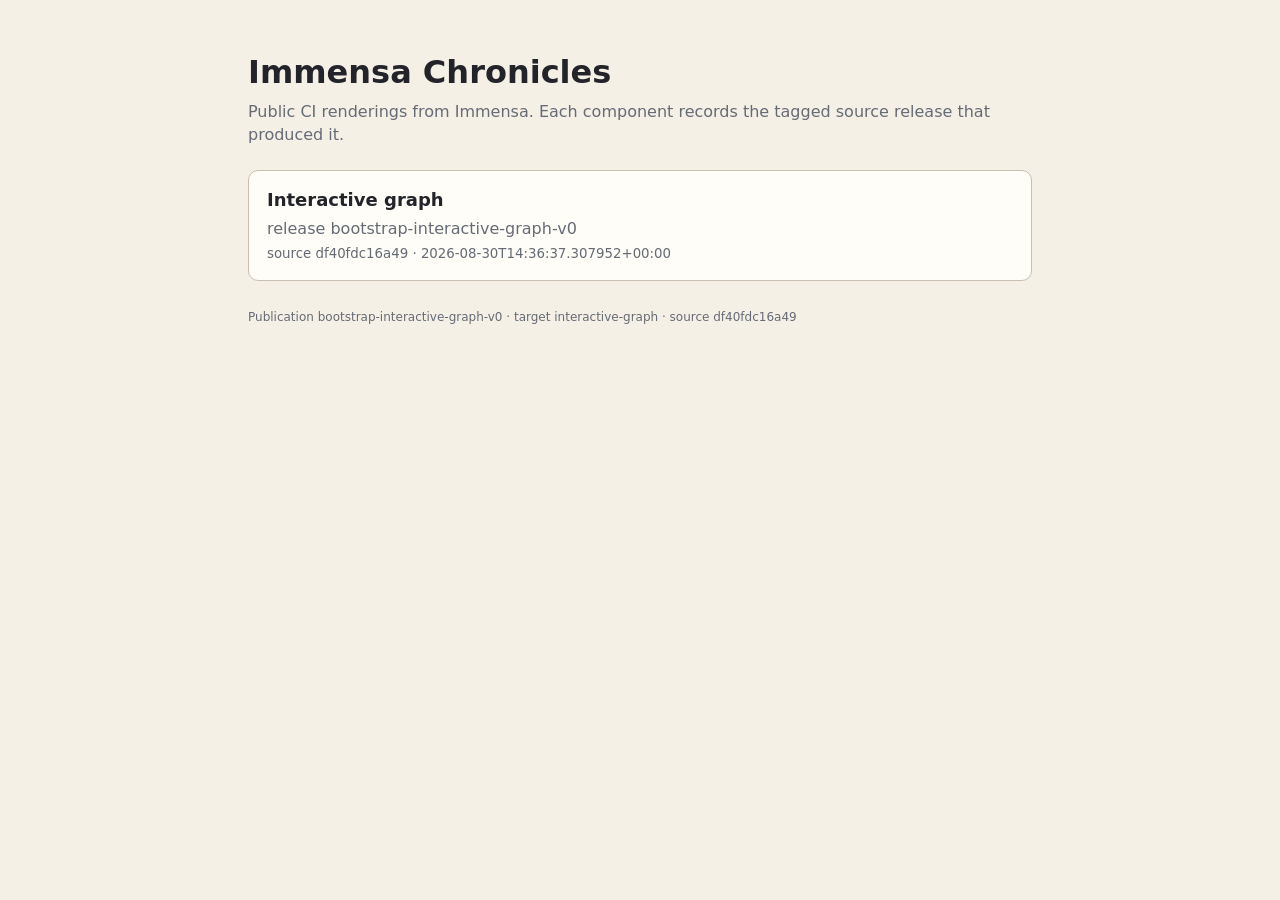
==== index.html @ e1ee0ef6 "publish: bootstrap-interactive-graph-v0" ====
<!doctype html>
<html lang="en">
<head>
  <meta charset="utf-8">
  <meta name="viewport" content="width=device-width,initial-scale=1">
  <title>Immensa Chronicles</title>
  <style>
    :root{--paper:#f5f0e6;--panel:#fffdf8;--ink:#22242a;--muted:#656b75;--line:#c9c0b2}
    *{box-sizing:border-box} body{margin:0;background:var(--paper);color:var(--ink);font:16px/1.45 system-ui,sans-serif}
    main{max-width:820px;margin:auto;padding:28px 18px 48px} h1{margin-bottom:4px} .dek{color:var(--muted);margin-top:0}
    .cards{display:grid;gap:12px;margin-top:24px} .card{display:flex;flex-direction:column;gap:4px;padding:16px 18px;border:1px solid var(--line);border-radius:10px;background:var(--panel);color:inherit;text-decoration:none}
    .card strong{font-size:18px} .card span,.card small{color:var(--muted)} .empty{color:var(--muted)} footer{margin-top:28px;color:var(--muted);font-size:12px}
  </style>
</head>
<body><main>
  <h1>Immensa Chronicles</h1>
  <p class="dek">Public CI renderings from Immensa. Each component records the tagged source release that produced it.</p>
  <section class="cards"><a class="card" href="./interactive-graph/"><strong>Interactive graph</strong><span>release bootstrap-interactive-graph-v0</span><small>source df40fdc16a49 · 2026-08-30T14:36:37.307952+00:00</small></a></section>
  <footer>Publication bootstrap-interactive-graph-v0 · target interactive-graph · source df40fdc16a49</footer>
</main></body></html>
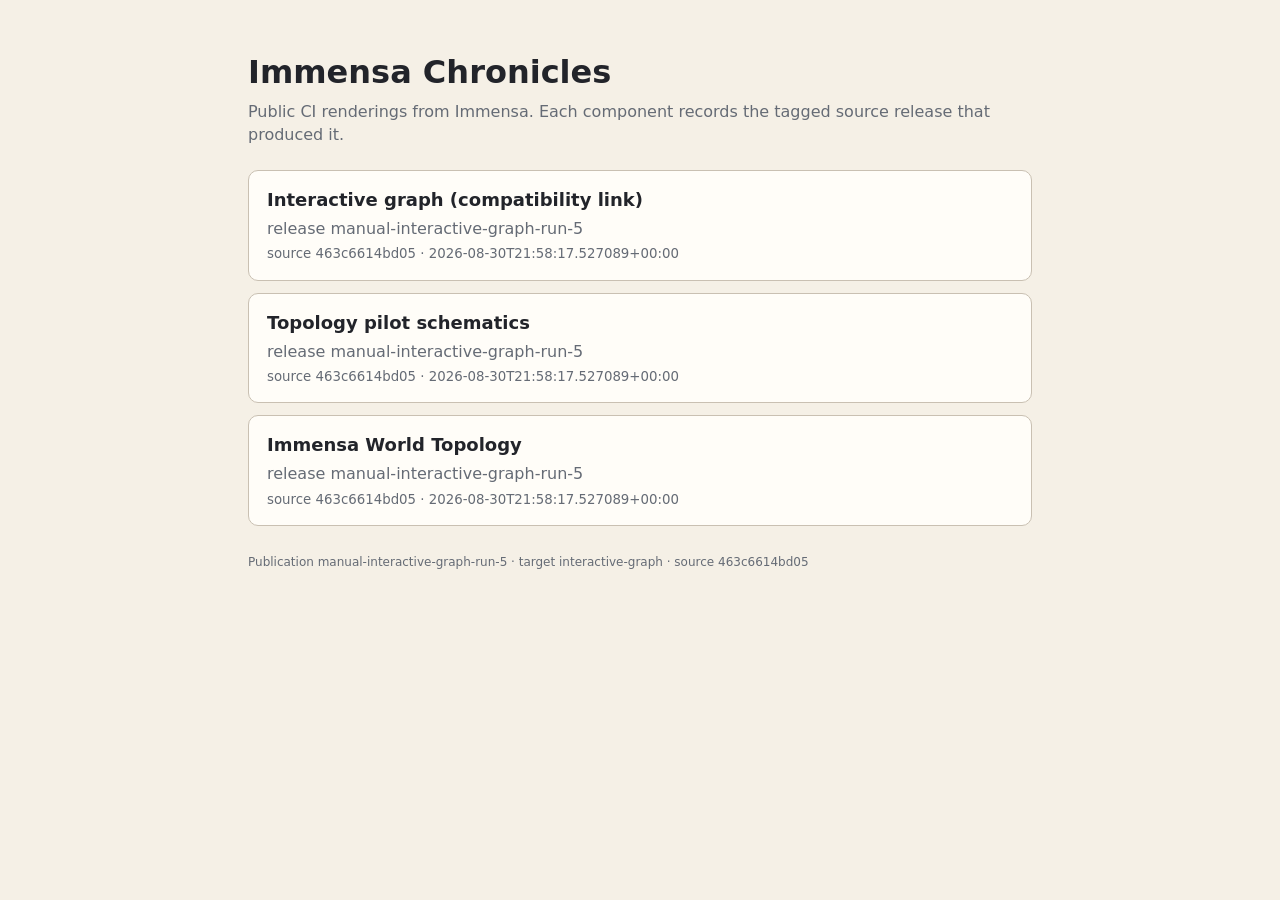
==== commit d7e53861: "publish: manual-interactive-graph-run-5" ====
--- a/index.html
+++ b/index.html
@@ -15,6 +15,8 @@
 <body><main>
   <h1>Immensa Chronicles</h1>
   <p class="dek">Public CI renderings from Immensa. Each component records the tagged source release that produced it.</p>
-  <section class="cards"><a class="card" href="./interactive-graph/"><strong>Interactive graph</strong><span>release bootstrap-interactive-graph-v0</span><small>source df40fdc16a49 · 2026-08-30T14:36:37.307952+00:00</small></a></section>
-  <footer>Publication bootstrap-interactive-graph-v0 · target interactive-graph · source df40fdc16a49</footer>
+  <section class="cards"><a class="card" href="./interactive-graph/"><strong>Interactive graph (compatibility link)</strong><span>release manual-interactive-graph-run-5</span><small>source 463c6614bd05 · 2026-08-30T21:58:17.527089+00:00</small></a>
+<a class="card" href="./pilots/"><strong>Topology pilot schematics</strong><span>release manual-interactive-graph-run-5</span><small>source 463c6614bd05 · 2026-08-30T21:58:17.527089+00:00</small></a>
+<a class="card" href="./world-topology/"><strong>Immensa World Topology</strong><span>release manual-interactive-graph-run-5</span><small>source 463c6614bd05 · 2026-08-30T21:58:17.527089+00:00</small></a></section>
+  <footer>Publication manual-interactive-graph-run-5 · target interactive-graph · source 463c6614bd05</footer>
 </main></body></html>
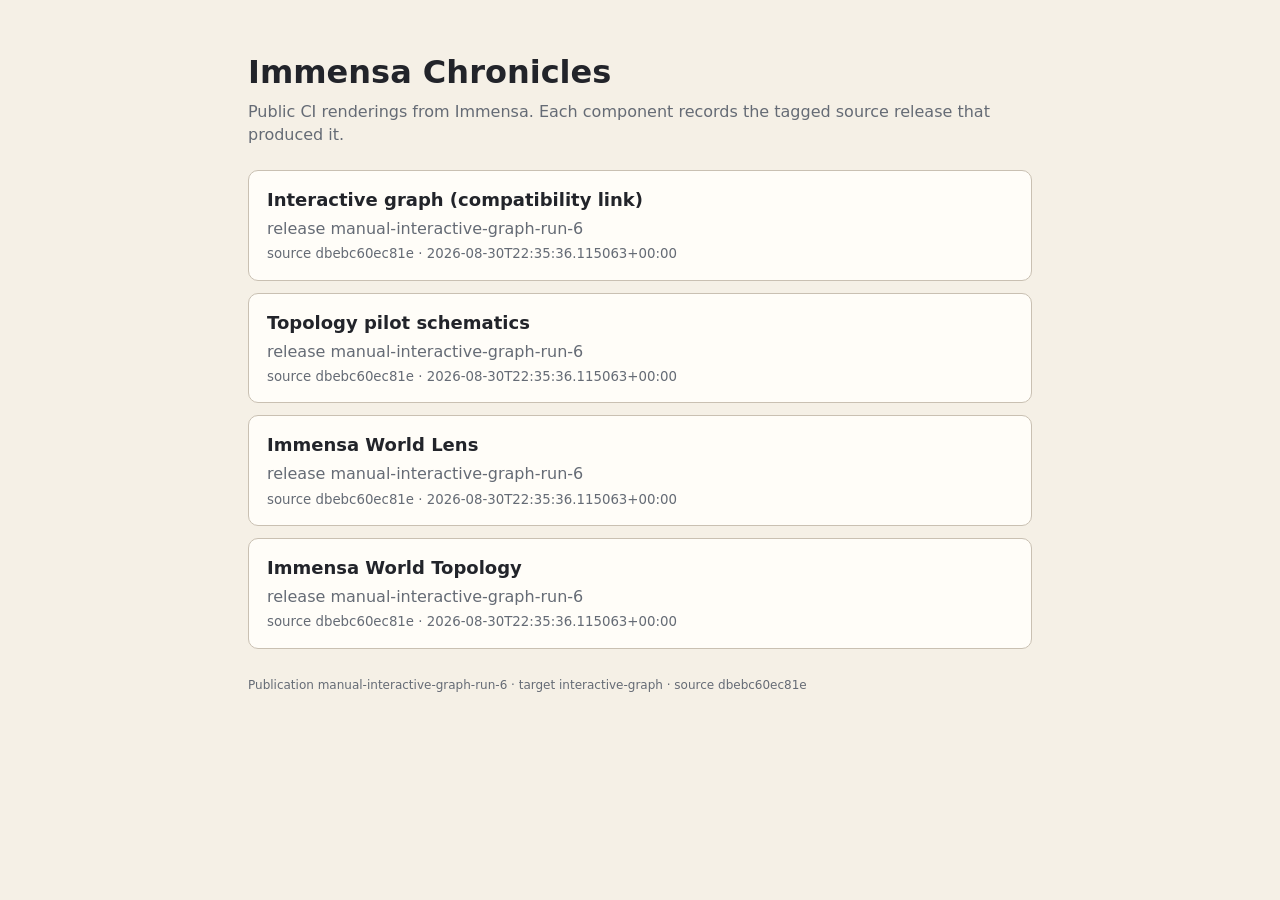
==== commit 0ab66e3b: "publish: manual-interactive-graph-run-6" ====
--- a/index.html
+++ b/index.html
@@ -15,8 +15,9 @@
 <body><main>
   <h1>Immensa Chronicles</h1>
   <p class="dek">Public CI renderings from Immensa. Each component records the tagged source release that produced it.</p>
-  <section class="cards"><a class="card" href="./interactive-graph/"><strong>Interactive graph (compatibility link)</strong><span>release manual-interactive-graph-run-5</span><small>source 463c6614bd05 · 2026-08-30T21:58:17.527089+00:00</small></a>
-<a class="card" href="./pilots/"><strong>Topology pilot schematics</strong><span>release manual-interactive-graph-run-5</span><small>source 463c6614bd05 · 2026-08-30T21:58:17.527089+00:00</small></a>
-<a class="card" href="./world-topology/"><strong>Immensa World Topology</strong><span>release manual-interactive-graph-run-5</span><small>source 463c6614bd05 · 2026-08-30T21:58:17.527089+00:00</small></a></section>
-  <footer>Publication manual-interactive-graph-run-5 · target interactive-graph · source 463c6614bd05</footer>
+  <section class="cards"><a class="card" href="./interactive-graph/"><strong>Interactive graph (compatibility link)</strong><span>release manual-interactive-graph-run-6</span><small>source dbebc60ec81e · 2026-08-30T22:35:36.115063+00:00</small></a>
+<a class="card" href="./pilots/"><strong>Topology pilot schematics</strong><span>release manual-interactive-graph-run-6</span><small>source dbebc60ec81e · 2026-08-30T22:35:36.115063+00:00</small></a>
+<a class="card" href="./world-lens/"><strong>Immensa World Lens</strong><span>release manual-interactive-graph-run-6</span><small>source dbebc60ec81e · 2026-08-30T22:35:36.115063+00:00</small></a>
+<a class="card" href="./world-topology/"><strong>Immensa World Topology</strong><span>release manual-interactive-graph-run-6</span><small>source dbebc60ec81e · 2026-08-30T22:35:36.115063+00:00</small></a></section>
+  <footer>Publication manual-interactive-graph-run-6 · target interactive-graph · source dbebc60ec81e</footer>
 </main></body></html>
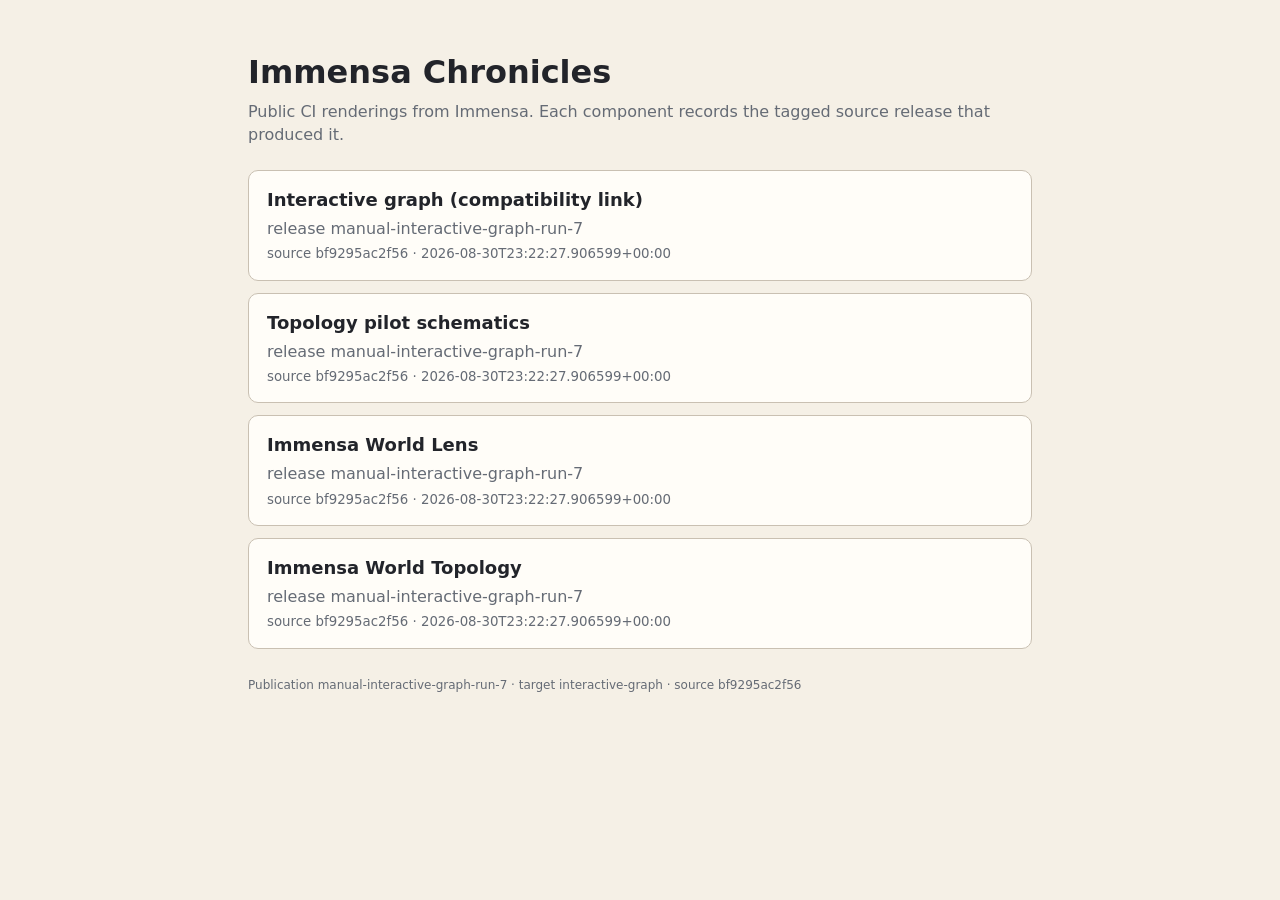
==== commit a853180e: "publish: manual-interactive-graph-run-7" ====
--- a/index.html
+++ b/index.html
@@ -15,9 +15,9 @@
 <body><main>
   <h1>Immensa Chronicles</h1>
   <p class="dek">Public CI renderings from Immensa. Each component records the tagged source release that produced it.</p>
-  <section class="cards"><a class="card" href="./interactive-graph/"><strong>Interactive graph (compatibility link)</strong><span>release manual-interactive-graph-run-6</span><small>source dbebc60ec81e · 2026-08-30T22:35:36.115063+00:00</small></a>
-<a class="card" href="./pilots/"><strong>Topology pilot schematics</strong><span>release manual-interactive-graph-run-6</span><small>source dbebc60ec81e · 2026-08-30T22:35:36.115063+00:00</small></a>
-<a class="card" href="./world-lens/"><strong>Immensa World Lens</strong><span>release manual-interactive-graph-run-6</span><small>source dbebc60ec81e · 2026-08-30T22:35:36.115063+00:00</small></a>
-<a class="card" href="./world-topology/"><strong>Immensa World Topology</strong><span>release manual-interactive-graph-run-6</span><small>source dbebc60ec81e · 2026-08-30T22:35:36.115063+00:00</small></a></section>
-  <footer>Publication manual-interactive-graph-run-6 · target interactive-graph · source dbebc60ec81e</footer>
+  <section class="cards"><a class="card" href="./interactive-graph/"><strong>Interactive graph (compatibility link)</strong><span>release manual-interactive-graph-run-7</span><small>source bf9295ac2f56 · 2026-08-30T23:22:27.906599+00:00</small></a>
+<a class="card" href="./pilots/"><strong>Topology pilot schematics</strong><span>release manual-interactive-graph-run-7</span><small>source bf9295ac2f56 · 2026-08-30T23:22:27.906599+00:00</small></a>
+<a class="card" href="./world-lens/"><strong>Immensa World Lens</strong><span>release manual-interactive-graph-run-7</span><small>source bf9295ac2f56 · 2026-08-30T23:22:27.906599+00:00</small></a>
+<a class="card" href="./world-topology/"><strong>Immensa World Topology</strong><span>release manual-interactive-graph-run-7</span><small>source bf9295ac2f56 · 2026-08-30T23:22:27.906599+00:00</small></a></section>
+  <footer>Publication manual-interactive-graph-run-7 · target interactive-graph · source bf9295ac2f56</footer>
 </main></body></html>
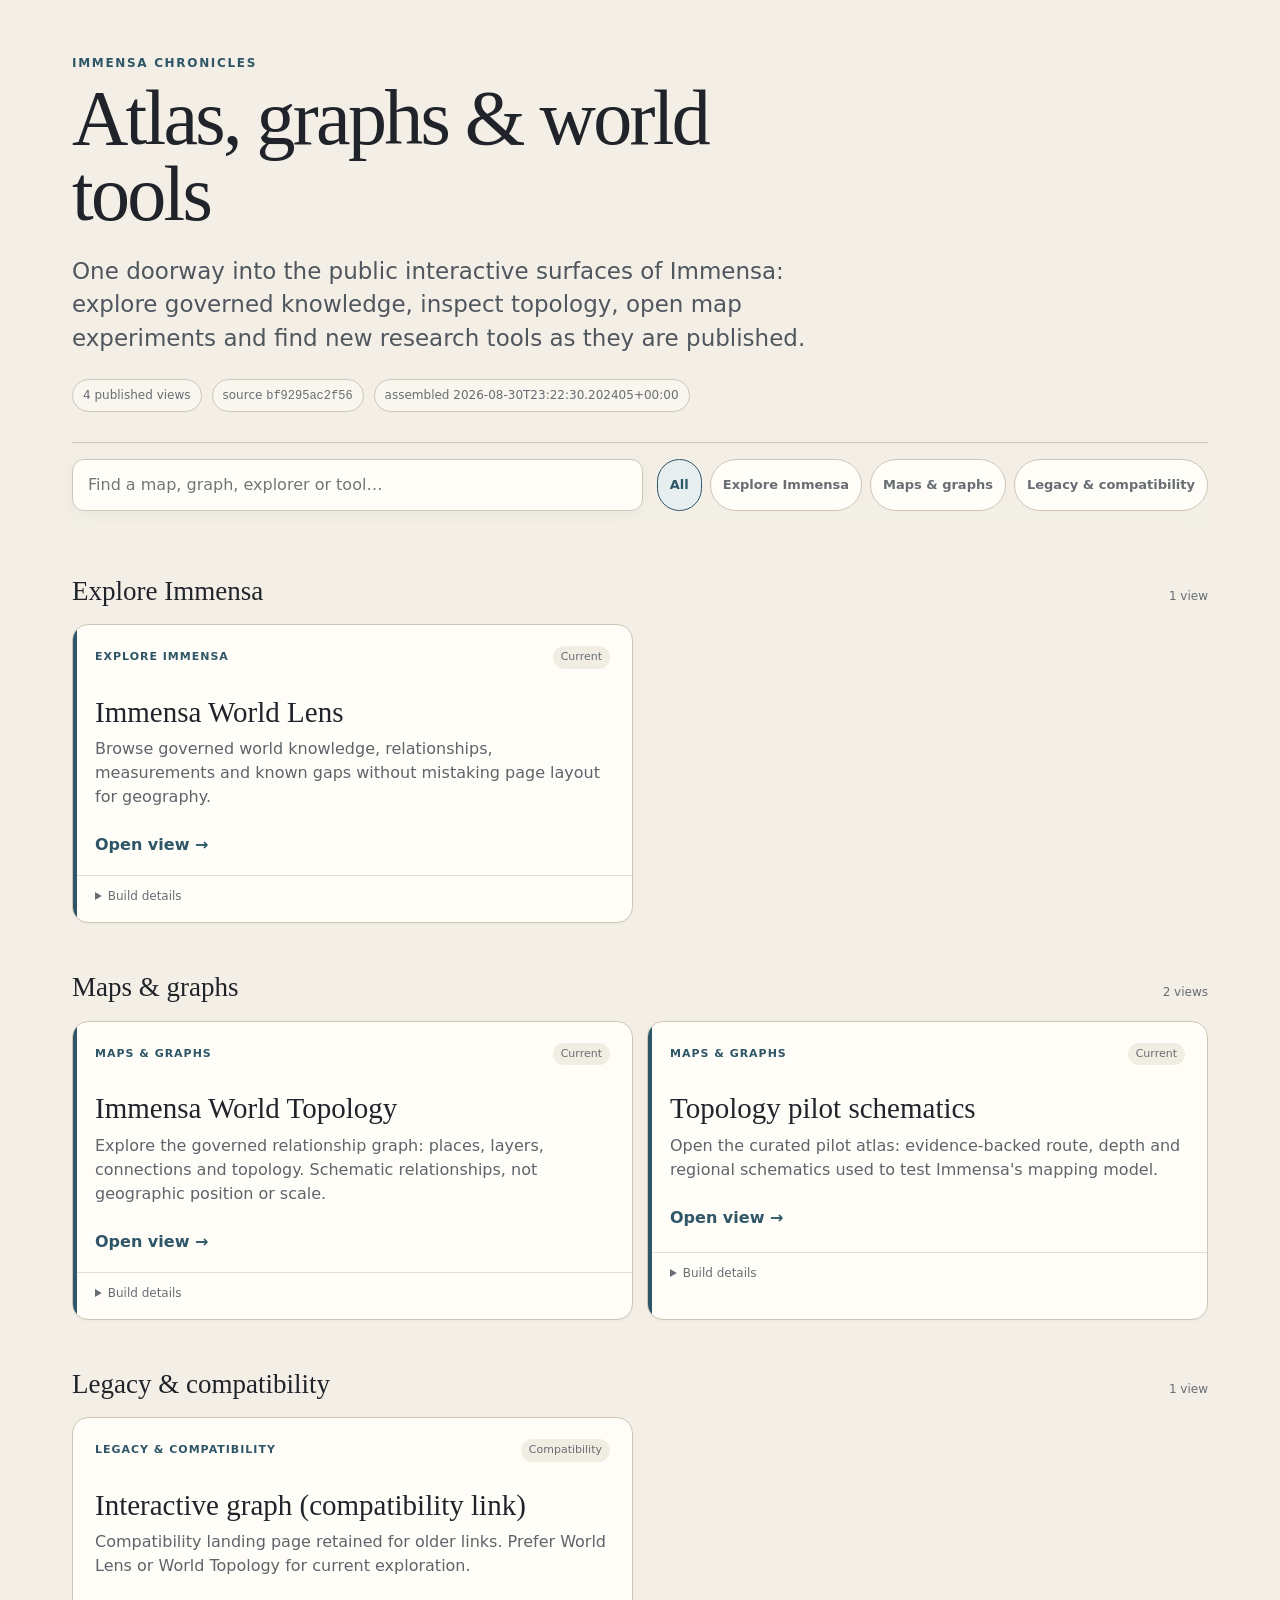
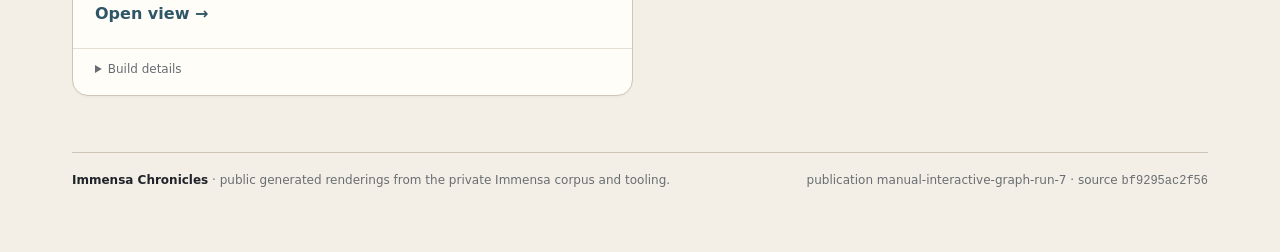
==== commit bf6e98f8: "pages: make root a navigable Immensa atlas and tools hub" ====
--- a/index.html
+++ b/index.html
@@ -3,21 +3,109 @@
 <head>
   <meta charset="utf-8">
   <meta name="viewport" content="width=device-width,initial-scale=1">
-  <title>Immensa Chronicles</title>
+  <meta name="description" content="Immensa Chronicles maps, graphs, world explorers and research tools.">
+  <title>Immensa Chronicles — Atlas & Tools</title>
   <style>
-    :root{--paper:#f5f0e6;--panel:#fffdf8;--ink:#22242a;--muted:#656b75;--line:#c9c0b2}
-    *{box-sizing:border-box} body{margin:0;background:var(--paper);color:var(--ink);font:16px/1.45 system-ui,sans-serif}
-    main{max-width:820px;margin:auto;padding:28px 18px 48px} h1{margin-bottom:4px} .dek{color:var(--muted);margin-top:0}
-    .cards{display:grid;gap:12px;margin-top:24px} .card{display:flex;flex-direction:column;gap:4px;padding:16px 18px;border:1px solid var(--line);border-radius:10px;background:var(--panel);color:inherit;text-decoration:none}
-    .card strong{font-size:18px} .card span,.card small{color:var(--muted)} .empty{color:var(--muted)} footer{margin-top:28px;color:var(--muted);font-size:12px}
+    :root{--paper:#f3efe6;--panel:#fffdf8;--ink:#20242a;--muted:#686d73;--line:#cec5b7;--accent:#2e5667;--accent-soft:#e6eef0;--shadow:0 12px 30px rgba(32,36,42,.07)}
+    *{box-sizing:border-box}html{scroll-behavior:smooth}body{margin:0;background:var(--paper);color:var(--ink);font:16px/1.5 system-ui,-apple-system,BlinkMacSystemFont,"Segoe UI",sans-serif}
+    a{color:inherit}.shell{max-width:1180px;margin:0 auto;padding:0 22px 64px}.masthead{padding:54px 0 30px;border-bottom:1px solid var(--line)}.eyebrow{margin:0 0 8px;color:var(--accent);font-size:12px;font-weight:800;letter-spacing:.14em;text-transform:uppercase}
+    h1{max-width:780px;margin:0;font-family:Georgia,serif;font-size:clamp(42px,7vw,78px);font-weight:500;line-height:.98;letter-spacing:-.035em}.dek{max-width:760px;margin:22px 0 0;color:#4f565d;font-size:clamp(18px,2.4vw,23px);line-height:1.45}
+    .mast-meta{display:flex;gap:10px;flex-wrap:wrap;margin-top:24px}.mast-meta span{padding:6px 10px;border:1px solid var(--line);border-radius:999px;background:rgba(255,253,248,.55);color:var(--muted);font-size:12px}
+    .controls{position:sticky;top:0;z-index:5;display:grid;grid-template-columns:minmax(220px,1fr) auto;gap:14px;padding:16px 0;background:linear-gradient(var(--paper) 75%,rgba(243,239,230,0));backdrop-filter:blur(8px)}
+    .search{width:100%;border:1px solid var(--line);border-radius:12px;background:var(--panel);padding:13px 15px;color:var(--ink);font:inherit;box-shadow:0 4px 16px rgba(32,36,42,.04)}.search:focus{outline:3px solid rgba(46,86,103,.16);border-color:var(--accent)}
+    .filters{display:flex;gap:8px;flex-wrap:wrap;justify-content:flex-end}.filter{border:1px solid var(--line);border-radius:999px;background:var(--panel);padding:9px 12px;color:var(--muted);font:600 13px system-ui;cursor:pointer}.filter:hover,.filter.active{border-color:var(--accent);background:var(--accent-soft);color:var(--accent)}
+    .catalog{padding-top:14px}.catalog-section{margin:30px 0 44px}.catalog-section[hidden]{display:none}.section-heading{display:flex;align-items:baseline;justify-content:space-between;gap:16px;margin-bottom:13px}.section-heading h2{margin:0;font-family:Georgia,serif;font-size:27px;font-weight:500}.section-heading span{color:var(--muted);font-size:12px}
+    .card-grid{display:grid;grid-template-columns:repeat(2,minmax(0,1fr));gap:14px}.tool-card{position:relative;overflow:hidden;border:1px solid var(--line);border-radius:16px;background:var(--panel);box-shadow:0 2px 0 rgba(32,36,42,.02);transition:transform .15s ease,box-shadow .15s ease,border-color .15s ease}.tool-card:hover{transform:translateY(-2px);border-color:#aeb0ab;box-shadow:var(--shadow)}.tool-card[hidden]{display:none}
+    .tool-card.featured::before{content:"";position:absolute;inset:0 auto 0 0;width:4px;background:var(--accent)}.card-link{display:block;min-height:230px;padding:21px 22px 18px;text-decoration:none}.card-topline{display:flex;justify-content:space-between;gap:12px;align-items:center}.kind{color:var(--accent);font-size:11px;font-weight:800;letter-spacing:.09em;text-transform:uppercase}.status{padding:3px 8px;border-radius:999px;background:#f1ede3;color:var(--muted);font-size:11px}
+    .tool-card h3{margin:28px 0 9px;font-family:Georgia,serif;font-size:29px;font-weight:500;line-height:1.08}.tool-card p{max-width:570px;margin:0;color:#5e646a}.open{display:inline-block;margin-top:24px;color:var(--accent);font-weight:700}
+    .build-details{border-top:1px solid #e5dfd4;padding:0 22px 14px;color:var(--muted);font-size:12px}.build-details summary{padding:11px 0 3px;cursor:pointer}.build-details dl{margin:7px 0 0}.build-details dl div{display:grid;grid-template-columns:64px 1fr;gap:8px;margin:3px 0}.build-details dt{font-weight:700}.build-details dd{margin:0;overflow-wrap:anywhere}code{font-family:ui-monospace,SFMono-Regular,Consolas,monospace}
+    .empty{display:none;margin:45px 0;padding:25px;border:1px dashed var(--line);border-radius:14px;color:var(--muted);text-align:center}.empty.show{display:block}footer{display:flex;justify-content:space-between;gap:16px;flex-wrap:wrap;margin-top:56px;padding-top:18px;border-top:1px solid var(--line);color:var(--muted);font-size:12px}footer strong{color:var(--ink)}
+    @media(max-width:760px){.shell{padding-inline:16px}.masthead{padding-top:34px}.controls{grid-template-columns:1fr;position:relative}.filters{justify-content:flex-start}.card-grid{grid-template-columns:1fr}.card-link{min-height:0}.tool-card h3{margin-top:20px}}
+    @media(prefers-reduced-motion:reduce){html{scroll-behavior:auto}.tool-card{transition:none}}
   </style>
 </head>
-<body><main>
-  <h1>Immensa Chronicles</h1>
-  <p class="dek">Public CI renderings from Immensa. Each component records the tagged source release that produced it.</p>
-  <section class="cards"><a class="card" href="./interactive-graph/"><strong>Interactive graph (compatibility link)</strong><span>release manual-interactive-graph-run-7</span><small>source bf9295ac2f56 · 2026-08-30T23:22:27.906599+00:00</small></a>
-<a class="card" href="./pilots/"><strong>Topology pilot schematics</strong><span>release manual-interactive-graph-run-7</span><small>source bf9295ac2f56 · 2026-08-30T23:22:27.906599+00:00</small></a>
-<a class="card" href="./world-lens/"><strong>Immensa World Lens</strong><span>release manual-interactive-graph-run-7</span><small>source bf9295ac2f56 · 2026-08-30T23:22:27.906599+00:00</small></a>
-<a class="card" href="./world-topology/"><strong>Immensa World Topology</strong><span>release manual-interactive-graph-run-7</span><small>source bf9295ac2f56 · 2026-08-30T23:22:27.906599+00:00</small></a></section>
-  <footer>Publication manual-interactive-graph-run-7 · target interactive-graph · source bf9295ac2f56</footer>
-</main></body></html>+<body>
+  <div class="shell">
+    <header class="masthead">
+      <p class="eyebrow">Immensa Chronicles</p>
+      <h1>Atlas, graphs & world tools</h1>
+      <p class="dek">One doorway into the public interactive surfaces of Immensa: explore governed knowledge, inspect topology, open map experiments and find new research tools as they are published.</p>
+      <div class="mast-meta"><span>4 published views</span><span>source <code>bf9295ac2f56</code></span><span>assembled 2026-08-30T23:22:30.202405+00:00</span></div>
+    </header>
+
+    <div class="controls" aria-label="Catalog controls">
+      <input id="search" class="search" type="search" autocomplete="off" placeholder="Find a map, graph, explorer or tool…" aria-label="Search published Immensa views">
+      <div class="filters" role="group" aria-label="Filter published views">
+        <button class="filter active" type="button" data-filter="all">All</button>
+        <button class="filter" type="button" data-filter="explore">Explore Immensa</button>
+        <button class="filter" type="button" data-filter="maps-graphs">Maps & graphs</button>
+        <button class="filter" type="button" data-filter="legacy">Legacy & compatibility</button>
+      </div>
+    </div>
+
+    <main class="catalog" id="catalog">
+      <section class="catalog-section" data-section="explore">
+        <div class="section-heading"><h2>Explore Immensa</h2><span>1 view</span></div>
+        <div class="card-grid">
+          <article class="tool-card featured" data-category="explore" data-search="immensa world lens browse governed world knowledge relationships measurements known gaps explore immensa current">
+            <a class="card-link" href="./world-lens/" aria-label="Open Immensa World Lens">
+              <div class="card-topline"><span class="kind">Explore Immensa</span><span class="status">Current</span></div>
+              <h3>Immensa World Lens</h3>
+              <p>Browse governed world knowledge, relationships, measurements and known gaps without mistaking page layout for geography.</p>
+              <span class="open">Open view <span aria-hidden="true">→</span></span>
+            </a>
+            <details class="build-details"><summary>Build details</summary><dl><div><dt>Release</dt><dd>manual-interactive-graph-run-7</dd></div><div><dt>Source</dt><dd><code>bf9295ac2f56</code></dd></div><div><dt>Built</dt><dd>2026-08-30T23:22:27.906599+00:00</dd></div></dl></details>
+          </article>
+        </div>
+      </section>
+
+      <section class="catalog-section" data-section="maps-graphs">
+        <div class="section-heading"><h2>Maps & graphs</h2><span>2 views</span></div>
+        <div class="card-grid">
+          <article class="tool-card featured" data-category="maps-graphs" data-search="immensa world topology governed relationship graph places layers connections topology maps graphs current">
+            <a class="card-link" href="./world-topology/" aria-label="Open Immensa World Topology">
+              <div class="card-topline"><span class="kind">Maps & graphs</span><span class="status">Current</span></div>
+              <h3>Immensa World Topology</h3>
+              <p>Explore the governed relationship graph: places, layers, connections and topology. Schematic relationships, not geographic position or scale.</p>
+              <span class="open">Open view <span aria-hidden="true">→</span></span>
+            </a>
+            <details class="build-details"><summary>Build details</summary><dl><div><dt>Release</dt><dd>manual-interactive-graph-run-7</dd></div><div><dt>Source</dt><dd><code>bf9295ac2f56</code></dd></div><div><dt>Built</dt><dd>2026-08-30T23:22:27.906599+00:00</dd></div></dl></details>
+          </article>
+          <article class="tool-card featured" data-category="maps-graphs" data-search="topology pilot schematics curated pilot atlas evidence backed route depth regional schematics maps graphs current">
+            <a class="card-link" href="./pilots/" aria-label="Open Topology pilot schematics">
+              <div class="card-topline"><span class="kind">Maps & graphs</span><span class="status">Current</span></div>
+              <h3>Topology pilot schematics</h3>
+              <p>Open the curated pilot atlas: evidence-backed route, depth and regional schematics used to test Immensa's mapping model.</p>
+              <span class="open">Open view <span aria-hidden="true">→</span></span>
+            </a>
+            <details class="build-details"><summary>Build details</summary><dl><div><dt>Release</dt><dd>manual-interactive-graph-run-7</dd></div><div><dt>Source</dt><dd><code>bf9295ac2f56</code></dd></div><div><dt>Built</dt><dd>2026-08-30T23:22:27.906599+00:00</dd></div></dl></details>
+          </article>
+        </div>
+      </section>
+
+      <section class="catalog-section" data-section="legacy">
+        <div class="section-heading"><h2>Legacy & compatibility</h2><span>1 view</span></div>
+        <div class="card-grid">
+          <article class="tool-card" data-category="legacy" data-search="interactive graph compatibility link older links world lens world topology legacy compatibility">
+            <a class="card-link" href="./interactive-graph/" aria-label="Open Interactive graph compatibility link">
+              <div class="card-topline"><span class="kind">Legacy & compatibility</span><span class="status">Compatibility</span></div>
+              <h3>Interactive graph (compatibility link)</h3>
+              <p>Compatibility landing page retained for older links. Prefer World Lens or World Topology for current exploration.</p>
+              <span class="open">Open view <span aria-hidden="true">→</span></span>
+            </a>
+            <details class="build-details"><summary>Build details</summary><dl><div><dt>Release</dt><dd>manual-interactive-graph-run-7</dd></div><div><dt>Source</dt><dd><code>bf9295ac2f56</code></dd></div><div><dt>Built</dt><dd>2026-08-30T23:22:27.906599+00:00</dd></div></dl></details>
+          </article>
+        </div>
+      </section>
+      <p id="empty" class="empty">No published view matches that search.</p>
+    </main>
+
+    <footer><span><strong>Immensa Chronicles</strong> · public generated renderings from the private Immensa corpus and tooling.</span><span>publication manual-interactive-graph-run-7 · source <code>bf9295ac2f56</code></span></footer>
+  </div>
+  <script>
+    const search=document.getElementById('search');const cards=[...document.querySelectorAll('.tool-card')];const sections=[...document.querySelectorAll('.catalog-section')];const filters=[...document.querySelectorAll('.filter')];const empty=document.getElementById('empty');let activeFilter='all';
+    function applyFilters(){const query=search.value.trim().toLowerCase();let visible=0;for(const card of cards){const categoryMatch=activeFilter==='all'||card.dataset.category===activeFilter;const searchMatch=!query||card.dataset.search.includes(query);card.hidden=!(categoryMatch&&searchMatch);if(!card.hidden)visible+=1}for(const section of sections){section.hidden=![...section.querySelectorAll('.tool-card')].some(card=>!card.hidden)}empty.classList.toggle('show',visible===0)}
+    search.addEventListener('input',applyFilters);for(const button of filters){button.addEventListener('click',()=>{activeFilter=button.dataset.filter;for(const candidate of filters)candidate.classList.toggle('active',candidate===button);applyFilters()})}
+  </script>
+</body>
+</html>
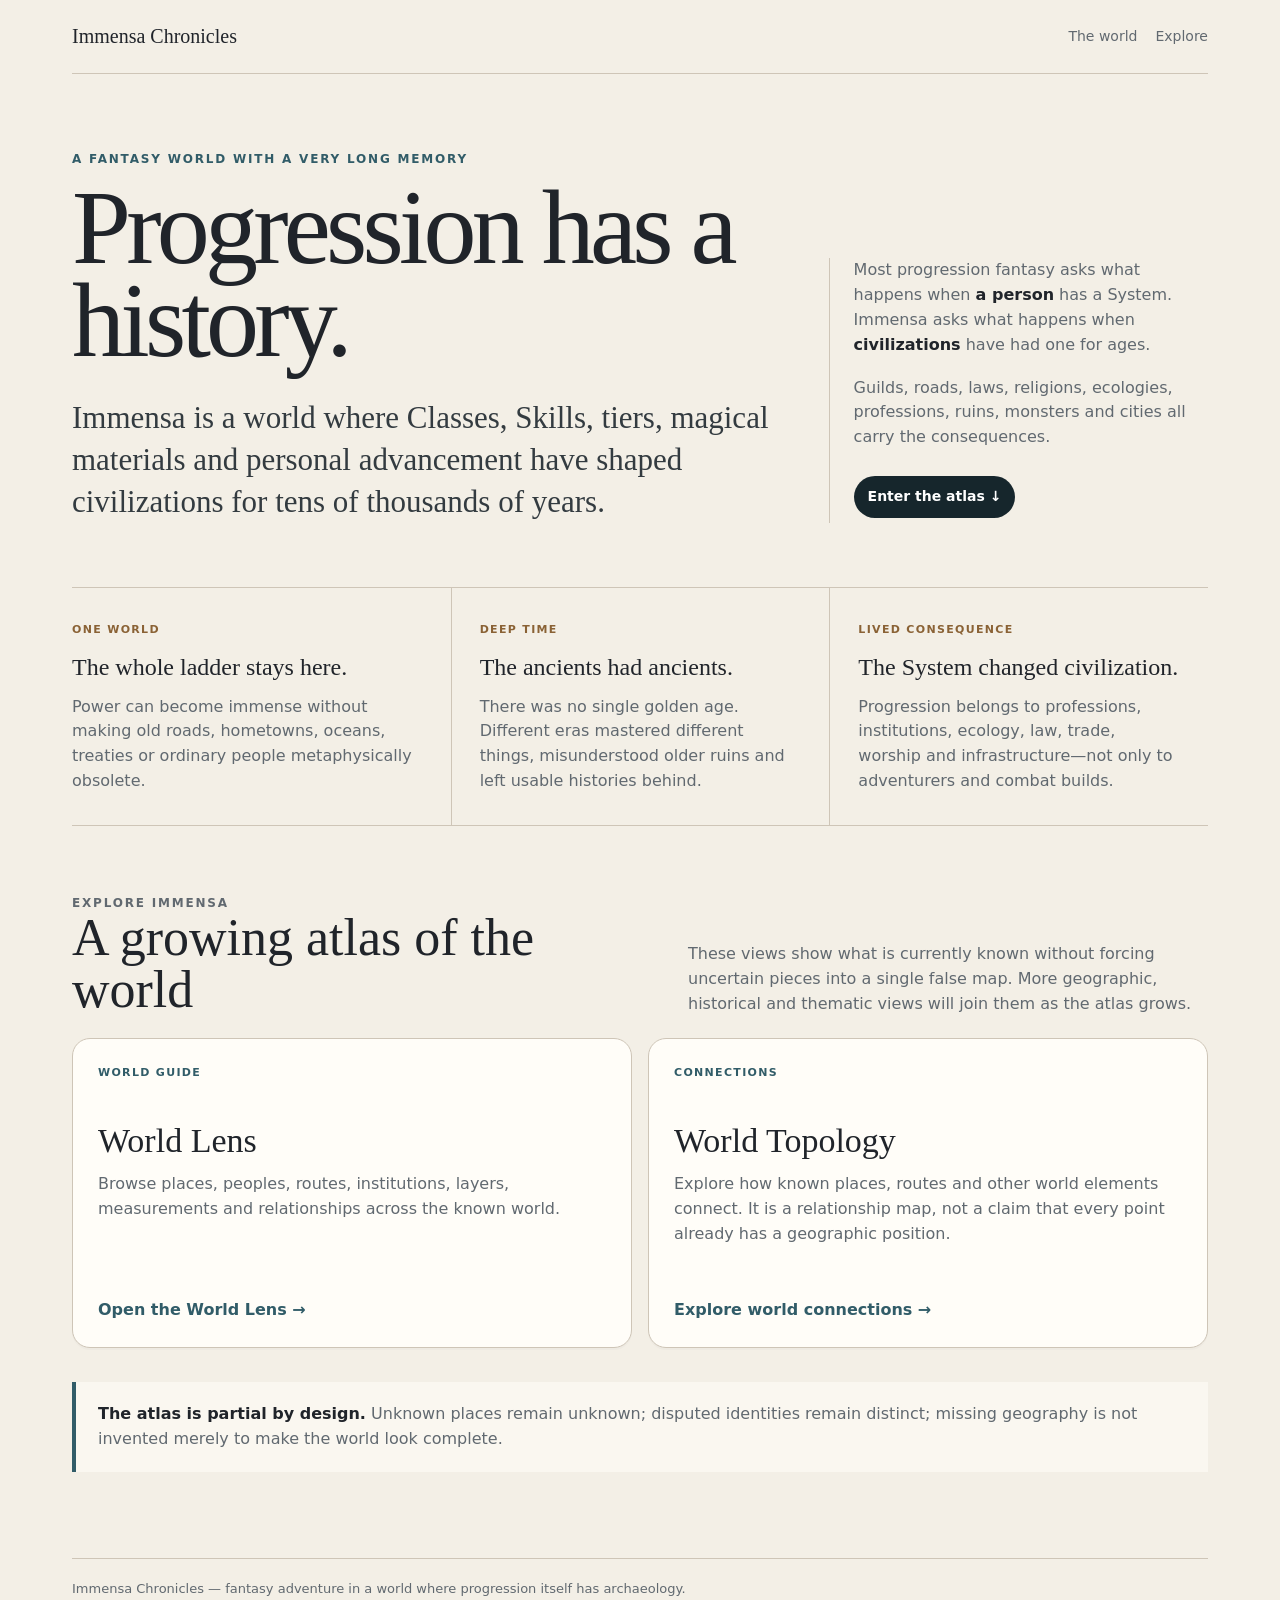
==== commit 362a2bd5: "public: make Pages home a reader-facing Immensa landing page" ====
--- a/index.html
+++ b/index.html
@@ -3,109 +3,59 @@
 <head>
   <meta charset="utf-8">
   <meta name="viewport" content="width=device-width,initial-scale=1">
-  <meta name="description" content="Immensa Chronicles maps, graphs, world explorers and research tools.">
-  <title>Immensa Chronicles — Atlas & Tools</title>
+  <meta name="description" content="Immensa Chronicles: a fantasy world where progression has tens of thousands of years of history. Explore its places, peoples, routes and world connections.">
+  <title>Immensa Chronicles — Progression has a history</title>
   <style>
-    :root{--paper:#f3efe6;--panel:#fffdf8;--ink:#20242a;--muted:#686d73;--line:#cec5b7;--accent:#2e5667;--accent-soft:#e6eef0;--shadow:0 12px 30px rgba(32,36,42,.07)}
-    *{box-sizing:border-box}html{scroll-behavior:smooth}body{margin:0;background:var(--paper);color:var(--ink);font:16px/1.5 system-ui,-apple-system,BlinkMacSystemFont,"Segoe UI",sans-serif}
-    a{color:inherit}.shell{max-width:1180px;margin:0 auto;padding:0 22px 64px}.masthead{padding:54px 0 30px;border-bottom:1px solid var(--line)}.eyebrow{margin:0 0 8px;color:var(--accent);font-size:12px;font-weight:800;letter-spacing:.14em;text-transform:uppercase}
-    h1{max-width:780px;margin:0;font-family:Georgia,serif;font-size:clamp(42px,7vw,78px);font-weight:500;line-height:.98;letter-spacing:-.035em}.dek{max-width:760px;margin:22px 0 0;color:#4f565d;font-size:clamp(18px,2.4vw,23px);line-height:1.45}
-    .mast-meta{display:flex;gap:10px;flex-wrap:wrap;margin-top:24px}.mast-meta span{padding:6px 10px;border:1px solid var(--line);border-radius:999px;background:rgba(255,253,248,.55);color:var(--muted);font-size:12px}
-    .controls{position:sticky;top:0;z-index:5;display:grid;grid-template-columns:minmax(220px,1fr) auto;gap:14px;padding:16px 0;background:linear-gradient(var(--paper) 75%,rgba(243,239,230,0));backdrop-filter:blur(8px)}
-    .search{width:100%;border:1px solid var(--line);border-radius:12px;background:var(--panel);padding:13px 15px;color:var(--ink);font:inherit;box-shadow:0 4px 16px rgba(32,36,42,.04)}.search:focus{outline:3px solid rgba(46,86,103,.16);border-color:var(--accent)}
-    .filters{display:flex;gap:8px;flex-wrap:wrap;justify-content:flex-end}.filter{border:1px solid var(--line);border-radius:999px;background:var(--panel);padding:9px 12px;color:var(--muted);font:600 13px system-ui;cursor:pointer}.filter:hover,.filter.active{border-color:var(--accent);background:var(--accent-soft);color:var(--accent)}
-    .catalog{padding-top:14px}.catalog-section{margin:30px 0 44px}.catalog-section[hidden]{display:none}.section-heading{display:flex;align-items:baseline;justify-content:space-between;gap:16px;margin-bottom:13px}.section-heading h2{margin:0;font-family:Georgia,serif;font-size:27px;font-weight:500}.section-heading span{color:var(--muted);font-size:12px}
-    .card-grid{display:grid;grid-template-columns:repeat(2,minmax(0,1fr));gap:14px}.tool-card{position:relative;overflow:hidden;border:1px solid var(--line);border-radius:16px;background:var(--panel);box-shadow:0 2px 0 rgba(32,36,42,.02);transition:transform .15s ease,box-shadow .15s ease,border-color .15s ease}.tool-card:hover{transform:translateY(-2px);border-color:#aeb0ab;box-shadow:var(--shadow)}.tool-card[hidden]{display:none}
-    .tool-card.featured::before{content:"";position:absolute;inset:0 auto 0 0;width:4px;background:var(--accent)}.card-link{display:block;min-height:230px;padding:21px 22px 18px;text-decoration:none}.card-topline{display:flex;justify-content:space-between;gap:12px;align-items:center}.kind{color:var(--accent);font-size:11px;font-weight:800;letter-spacing:.09em;text-transform:uppercase}.status{padding:3px 8px;border-radius:999px;background:#f1ede3;color:var(--muted);font-size:11px}
-    .tool-card h3{margin:28px 0 9px;font-family:Georgia,serif;font-size:29px;font-weight:500;line-height:1.08}.tool-card p{max-width:570px;margin:0;color:#5e646a}.open{display:inline-block;margin-top:24px;color:var(--accent);font-weight:700}
-    .build-details{border-top:1px solid #e5dfd4;padding:0 22px 14px;color:var(--muted);font-size:12px}.build-details summary{padding:11px 0 3px;cursor:pointer}.build-details dl{margin:7px 0 0}.build-details dl div{display:grid;grid-template-columns:64px 1fr;gap:8px;margin:3px 0}.build-details dt{font-weight:700}.build-details dd{margin:0;overflow-wrap:anywhere}code{font-family:ui-monospace,SFMono-Regular,Consolas,monospace}
-    .empty{display:none;margin:45px 0;padding:25px;border:1px dashed var(--line);border-radius:14px;color:var(--muted);text-align:center}.empty.show{display:block}footer{display:flex;justify-content:space-between;gap:16px;flex-wrap:wrap;margin-top:56px;padding-top:18px;border-top:1px solid var(--line);color:var(--muted);font-size:12px}footer strong{color:var(--ink)}
-    @media(max-width:760px){.shell{padding-inline:16px}.masthead{padding-top:34px}.controls{grid-template-columns:1fr;position:relative}.filters{justify-content:flex-start}.card-grid{grid-template-columns:1fr}.card-link{min-height:0}.tool-card h3{margin-top:20px}}
-    @media(prefers-reduced-motion:reduce){html{scroll-behavior:auto}.tool-card{transition:none}}
+    :root{--paper:#f3efe6;--panel:#fffdf8;--ink:#20242a;--muted:#616970;--line:#cec5b7;--accent:#315c68;--accent-soft:#e4edef;--deep:#16262c;--warm:#8a6235;--shadow:0 18px 44px rgba(32,36,42,.08)}
+    *{box-sizing:border-box}html{scroll-behavior:smooth}body{margin:0;background:var(--paper);color:var(--ink);font:16px/1.55 system-ui,-apple-system,BlinkMacSystemFont,"Segoe UI",sans-serif}a{color:inherit}.shell{max-width:1180px;margin:auto;padding:0 22px 70px}
+    .topbar{display:flex;align-items:center;justify-content:space-between;gap:18px;padding:21px 0;border-bottom:1px solid var(--line)}.wordmark{text-decoration:none;font-family:Georgia,serif;font-size:20px}.topbar nav{display:flex;gap:18px;color:var(--muted);font-size:14px}.topbar nav a{text-decoration:none}.topbar nav a:hover{color:var(--accent)}
+    .hero{display:grid;grid-template-columns:minmax(0,1.3fr) minmax(260px,.7fr);gap:52px;align-items:end;padding:76px 0 64px}.eyebrow{margin:0 0 12px;color:var(--accent);font-size:12px;font-weight:800;letter-spacing:.15em;text-transform:uppercase}h1{max-width:800px;margin:0;font-family:Georgia,serif;font-size:clamp(58px,9vw,106px);font-weight:500;line-height:.88;letter-spacing:-.045em}.lede{max-width:790px;margin:30px 0 0;font-family:Georgia,serif;font-size:clamp(22px,3vw,31px);line-height:1.35;color:#333b40}.hero-side{padding:0 0 5px 24px;border-left:1px solid var(--line)}.hero-side p{margin:0 0 18px;color:var(--muted)}.hero-side strong{color:var(--ink)}.cta{display:inline-block;margin-top:8px;padding:10px 14px;border-radius:999px;background:var(--deep);color:#fff;text-decoration:none;font-weight:700;font-size:14px}
+    .principles{display:grid;grid-template-columns:repeat(3,1fr);border-block:1px solid var(--line)}.principle{padding:28px 28px 31px 0}.principle+.principle{padding-left:28px;border-left:1px solid var(--line)}.principle small{color:var(--warm);font-size:11px;font-weight:800;letter-spacing:.12em;text-transform:uppercase}.principle h2{margin:9px 0 8px;font-family:Georgia,serif;font-size:24px;font-weight:500}.principle p{margin:0;color:var(--muted)}
+    .explore{padding:68px 0 18px}.section-head{display:flex;justify-content:space-between;align-items:end;gap:30px;margin-bottom:22px}.section-head h2{margin:0;font-family:Georgia,serif;font-size:clamp(34px,5vw,52px);font-weight:500;line-height:1}.section-head p{max-width:520px;margin:0;color:var(--muted)}.cards{display:grid;grid-template-columns:repeat(2,minmax(0,1fr));gap:16px}.card{display:flex;min-height:310px;flex-direction:column;padding:25px;border:1px solid var(--line);border-radius:18px;background:var(--panel);text-decoration:none;box-shadow:0 2px 0 rgba(32,36,42,.02);transition:transform .16s ease,box-shadow .16s ease,border-color .16s ease}.card:hover{transform:translateY(-3px);border-color:#a7afa9;box-shadow:var(--shadow)}.card .kind{color:var(--accent);font-size:11px;font-weight:800;letter-spacing:.12em;text-transform:uppercase}.card h3{margin:42px 0 12px;font-family:Georgia,serif;font-size:34px;font-weight:500;line-height:1.08}.card p{max-width:520px;margin:0;color:var(--muted)}.card .open{margin-top:auto;padding-top:30px;color:var(--accent);font-weight:750}
+    .note{margin-top:34px;padding:20px 22px;border-left:4px solid var(--accent);background:rgba(255,253,248,.58);color:var(--muted)}.note strong{color:var(--ink)}footer{margin-top:68px;padding-top:20px;border-top:1px solid var(--line);color:var(--muted);font-size:13px}
+    @media(max-width:820px){.hero{grid-template-columns:1fr;gap:30px;padding-top:55px}.hero-side{max-width:680px}.principles{grid-template-columns:1fr}.principle{padding:24px 0}.principle+.principle{padding-left:0;border-left:0;border-top:1px solid var(--line)}.section-head{display:block}.section-head p{margin-top:14px}.cards{grid-template-columns:1fr}.card{min-height:250px}}
+    @media(max-width:560px){.shell{padding-inline:16px}.topbar nav{gap:12px;font-size:13px}.hero{padding-top:44px}h1{font-size:clamp(54px,18vw,82px)}.hero-side{padding-left:18px}.card h3{margin-top:30px}}
+    @media(prefers-reduced-motion:reduce){html{scroll-behavior:auto}.card{transition:none}}
   </style>
 </head>
 <body>
   <div class="shell">
-    <header class="masthead">
-      <p class="eyebrow">Immensa Chronicles</p>
-      <h1>Atlas, graphs & world tools</h1>
-      <p class="dek">One doorway into the public interactive surfaces of Immensa: explore governed knowledge, inspect topology, open map experiments and find new research tools as they are published.</p>
-      <div class="mast-meta"><span>4 published views</span><span>source <code>bf9295ac2f56</code></span><span>assembled 2026-08-30T23:22:30.202405+00:00</span></div>
+    <header class="topbar">
+      <a class="wordmark" href="./">Immensa Chronicles</a>
+      <nav aria-label="Primary"><a href="#world">The world</a><a href="#explore">Explore</a></nav>
     </header>
 
-    <div class="controls" aria-label="Catalog controls">
-      <input id="search" class="search" type="search" autocomplete="off" placeholder="Find a map, graph, explorer or tool…" aria-label="Search published Immensa views">
-      <div class="filters" role="group" aria-label="Filter published views">
-        <button class="filter active" type="button" data-filter="all">All</button>
-        <button class="filter" type="button" data-filter="explore">Explore Immensa</button>
-        <button class="filter" type="button" data-filter="maps-graphs">Maps & graphs</button>
-        <button class="filter" type="button" data-filter="legacy">Legacy & compatibility</button>
-      </div>
-    </div>
-
-    <main class="catalog" id="catalog">
-      <section class="catalog-section" data-section="explore">
-        <div class="section-heading"><h2>Explore Immensa</h2><span>1 view</span></div>
-        <div class="card-grid">
-          <article class="tool-card featured" data-category="explore" data-search="immensa world lens browse governed world knowledge relationships measurements known gaps explore immensa current">
-            <a class="card-link" href="./world-lens/" aria-label="Open Immensa World Lens">
-              <div class="card-topline"><span class="kind">Explore Immensa</span><span class="status">Current</span></div>
-              <h3>Immensa World Lens</h3>
-              <p>Browse governed world knowledge, relationships, measurements and known gaps without mistaking page layout for geography.</p>
-              <span class="open">Open view <span aria-hidden="true">→</span></span>
-            </a>
-            <details class="build-details"><summary>Build details</summary><dl><div><dt>Release</dt><dd>manual-interactive-graph-run-7</dd></div><div><dt>Source</dt><dd><code>bf9295ac2f56</code></dd></div><div><dt>Built</dt><dd>2026-08-30T23:22:27.906599+00:00</dd></div></dl></details>
-          </article>
+    <main>
+      <section class="hero" id="world">
+        <div>
+          <p class="eyebrow">A fantasy world with a very long memory</p>
+          <h1>Progression has a history.</h1>
+          <p class="lede">Immensa is a world where Classes, Skills, tiers, magical materials and personal advancement have shaped civilizations for tens of thousands of years.</p>
         </div>
+        <aside class="hero-side">
+          <p>Most progression fantasy asks what happens when <strong>a person</strong> has a System. Immensa asks what happens when <strong>civilizations</strong> have had one for ages.</p>
+          <p>Guilds, roads, laws, religions, ecologies, professions, ruins, monsters and cities all carry the consequences.</p>
+          <a class="cta" href="#explore">Enter the atlas ↓</a>
+        </aside>
       </section>
 
-      <section class="catalog-section" data-section="maps-graphs">
-        <div class="section-heading"><h2>Maps & graphs</h2><span>2 views</span></div>
-        <div class="card-grid">
-          <article class="tool-card featured" data-category="maps-graphs" data-search="immensa world topology governed relationship graph places layers connections topology maps graphs current">
-            <a class="card-link" href="./world-topology/" aria-label="Open Immensa World Topology">
-              <div class="card-topline"><span class="kind">Maps & graphs</span><span class="status">Current</span></div>
-              <h3>Immensa World Topology</h3>
-              <p>Explore the governed relationship graph: places, layers, connections and topology. Schematic relationships, not geographic position or scale.</p>
-              <span class="open">Open view <span aria-hidden="true">→</span></span>
-            </a>
-            <details class="build-details"><summary>Build details</summary><dl><div><dt>Release</dt><dd>manual-interactive-graph-run-7</dd></div><div><dt>Source</dt><dd><code>bf9295ac2f56</code></dd></div><div><dt>Built</dt><dd>2026-08-30T23:22:27.906599+00:00</dd></div></dl></details>
-          </article>
-          <article class="tool-card featured" data-category="maps-graphs" data-search="topology pilot schematics curated pilot atlas evidence backed route depth regional schematics maps graphs current">
-            <a class="card-link" href="./pilots/" aria-label="Open Topology pilot schematics">
-              <div class="card-topline"><span class="kind">Maps & graphs</span><span class="status">Current</span></div>
-              <h3>Topology pilot schematics</h3>
-              <p>Open the curated pilot atlas: evidence-backed route, depth and regional schematics used to test Immensa's mapping model.</p>
-              <span class="open">Open view <span aria-hidden="true">→</span></span>
-            </a>
-            <details class="build-details"><summary>Build details</summary><dl><div><dt>Release</dt><dd>manual-interactive-graph-run-7</dd></div><div><dt>Source</dt><dd><code>bf9295ac2f56</code></dd></div><div><dt>Built</dt><dd>2026-08-30T23:22:27.906599+00:00</dd></div></dl></details>
-          </article>
-        </div>
+      <section class="principles" aria-label="What makes Immensa different">
+        <article class="principle"><small>One world</small><h2>The whole ladder stays here.</h2><p>Power can become immense without making old roads, hometowns, oceans, treaties or ordinary people metaphysically obsolete.</p></article>
+        <article class="principle"><small>Deep time</small><h2>The ancients had ancients.</h2><p>There was no single golden age. Different eras mastered different things, misunderstood older ruins and left usable histories behind.</p></article>
+        <article class="principle"><small>Lived consequence</small><h2>The System changed civilization.</h2><p>Progression belongs to professions, institutions, ecology, law, trade, worship and infrastructure—not only to adventurers and combat builds.</p></article>
       </section>
 
-      <section class="catalog-section" data-section="legacy">
-        <div class="section-heading"><h2>Legacy & compatibility</h2><span>1 view</span></div>
-        <div class="card-grid">
-          <article class="tool-card" data-category="legacy" data-search="interactive graph compatibility link older links world lens world topology legacy compatibility">
-            <a class="card-link" href="./interactive-graph/" aria-label="Open Interactive graph compatibility link">
-              <div class="card-topline"><span class="kind">Legacy & compatibility</span><span class="status">Compatibility</span></div>
-              <h3>Interactive graph (compatibility link)</h3>
-              <p>Compatibility landing page retained for older links. Prefer World Lens or World Topology for current exploration.</p>
-              <span class="open">Open view <span aria-hidden="true">→</span></span>
-            </a>
-            <details class="build-details"><summary>Build details</summary><dl><div><dt>Release</dt><dd>manual-interactive-graph-run-7</dd></div><div><dt>Source</dt><dd><code>bf9295ac2f56</code></dd></div><div><dt>Built</dt><dd>2026-08-30T23:22:27.906599+00:00</dd></div></dl></details>
-          </article>
+      <section class="explore" id="explore">
+        <div class="section-head"><div><p class="eyebrow">Explore Immensa</p><h2>A growing atlas of the world</h2></div><p>These views show what is currently known without forcing uncertain pieces into a single false map. More geographic, historical and thematic views will join them as the atlas grows.</p></div>
+        <div class="cards">
+          <a class="card" href="./world-lens/"><span class="kind">World guide</span><h3>World Lens</h3><p>Browse places, peoples, routes, institutions, layers, measurements and relationships across the known world.</p><span class="open">Open the World Lens →</span></a>
+          <a class="card" href="./world-topology/"><span class="kind">Connections</span><h3>World Topology</h3><p>Explore how known places, routes and other world elements connect. It is a relationship map, not a claim that every point already has a geographic position.</p><span class="open">Explore world connections →</span></a>
         </div>
+        <div class="note"><strong>The atlas is partial by design.</strong> Unknown places remain unknown; disputed identities remain distinct; missing geography is not invented merely to make the world look complete.</div>
       </section>
-      <p id="empty" class="empty">No published view matches that search.</p>
     </main>
 
-    <footer><span><strong>Immensa Chronicles</strong> · public generated renderings from the private Immensa corpus and tooling.</span><span>publication manual-interactive-graph-run-7 · source <code>bf9295ac2f56</code></span></footer>
+    <footer>Immensa Chronicles — fantasy adventure in a world where progression itself has archaeology.</footer>
   </div>
-  <script>
-    const search=document.getElementById('search');const cards=[...document.querySelectorAll('.tool-card')];const sections=[...document.querySelectorAll('.catalog-section')];const filters=[...document.querySelectorAll('.filter')];const empty=document.getElementById('empty');let activeFilter='all';
-    function applyFilters(){const query=search.value.trim().toLowerCase();let visible=0;for(const card of cards){const categoryMatch=activeFilter==='all'||card.dataset.category===activeFilter;const searchMatch=!query||card.dataset.search.includes(query);card.hidden=!(categoryMatch&&searchMatch);if(!card.hidden)visible+=1}for(const section of sections){section.hidden=![...section.querySelectorAll('.tool-card')].some(card=>!card.hidden)}empty.classList.toggle('show',visible===0)}
-    search.addEventListener('input',applyFilters);for(const button of filters){button.addEventListener('click',()=>{activeFilter=button.dataset.filter;for(const candidate of filters)candidate.classList.toggle('active',candidate===button);applyFilters()})}
-  </script>
 </body>
 </html>
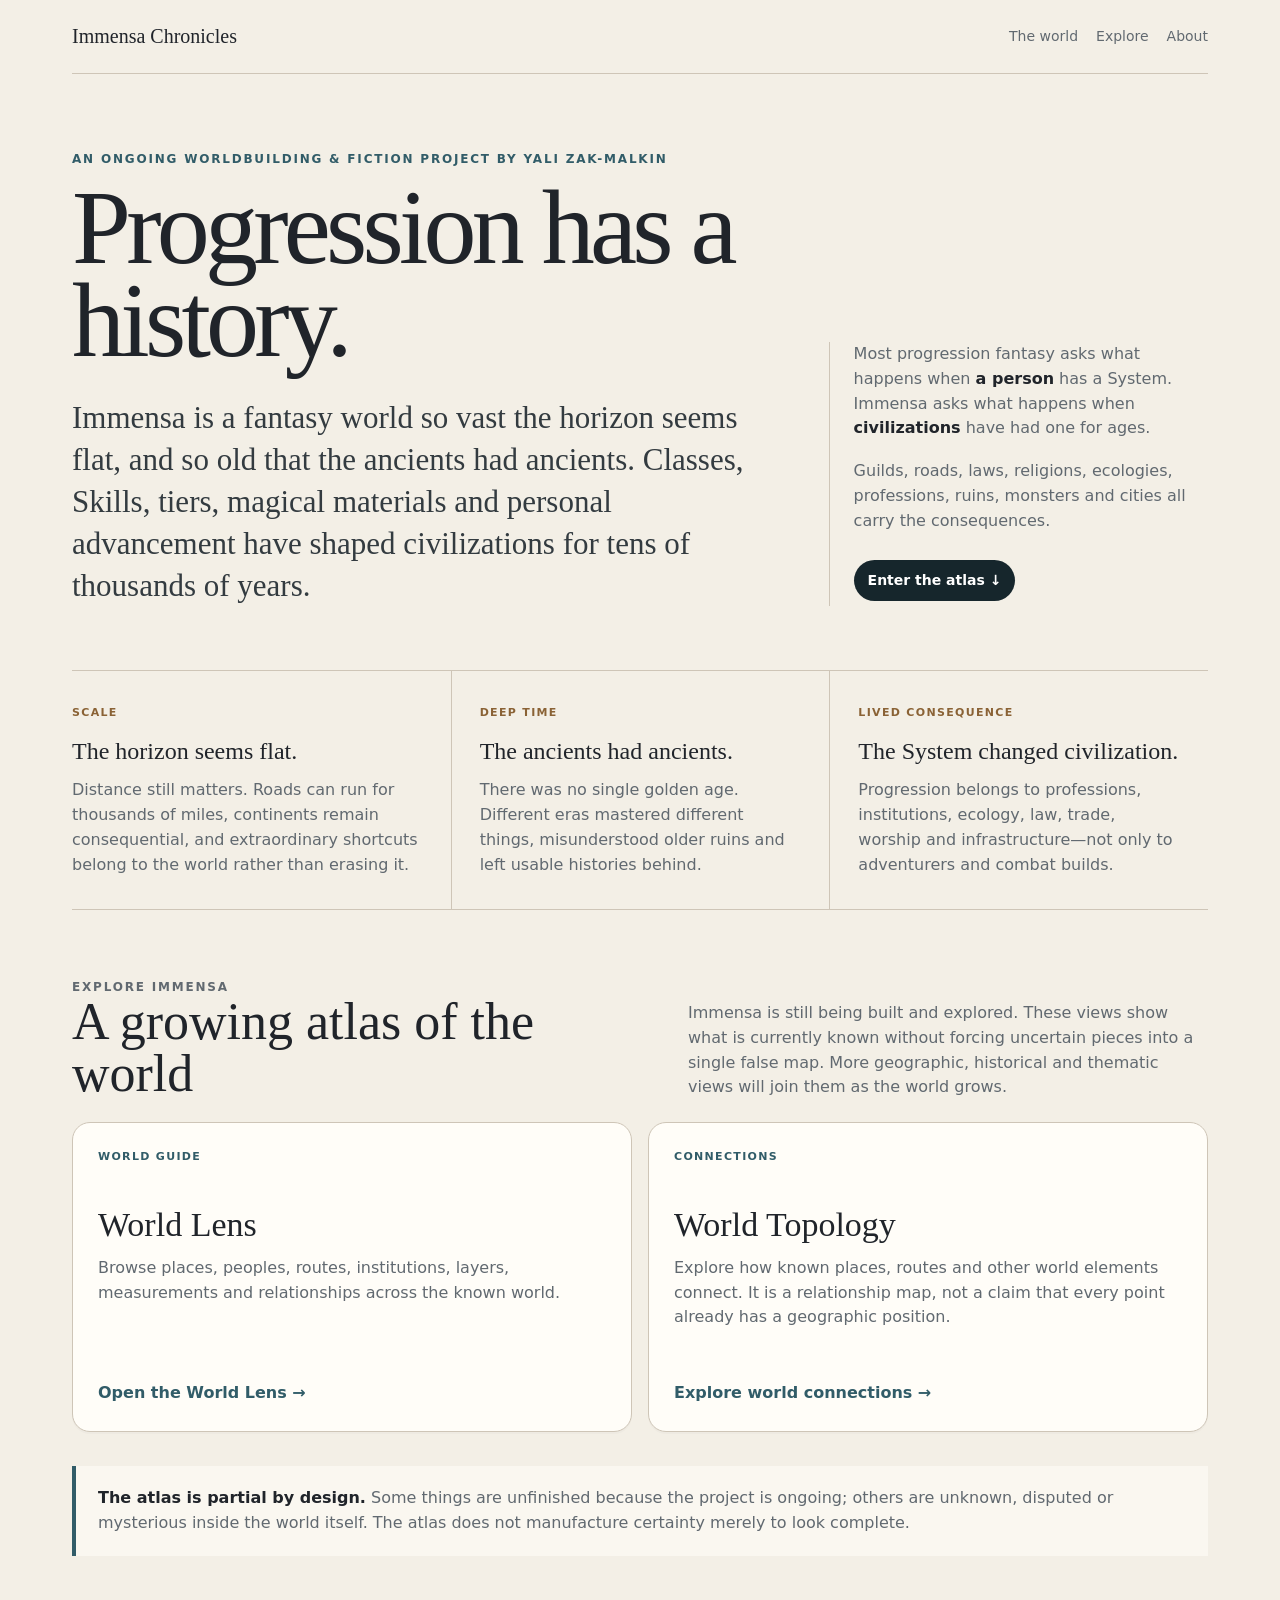
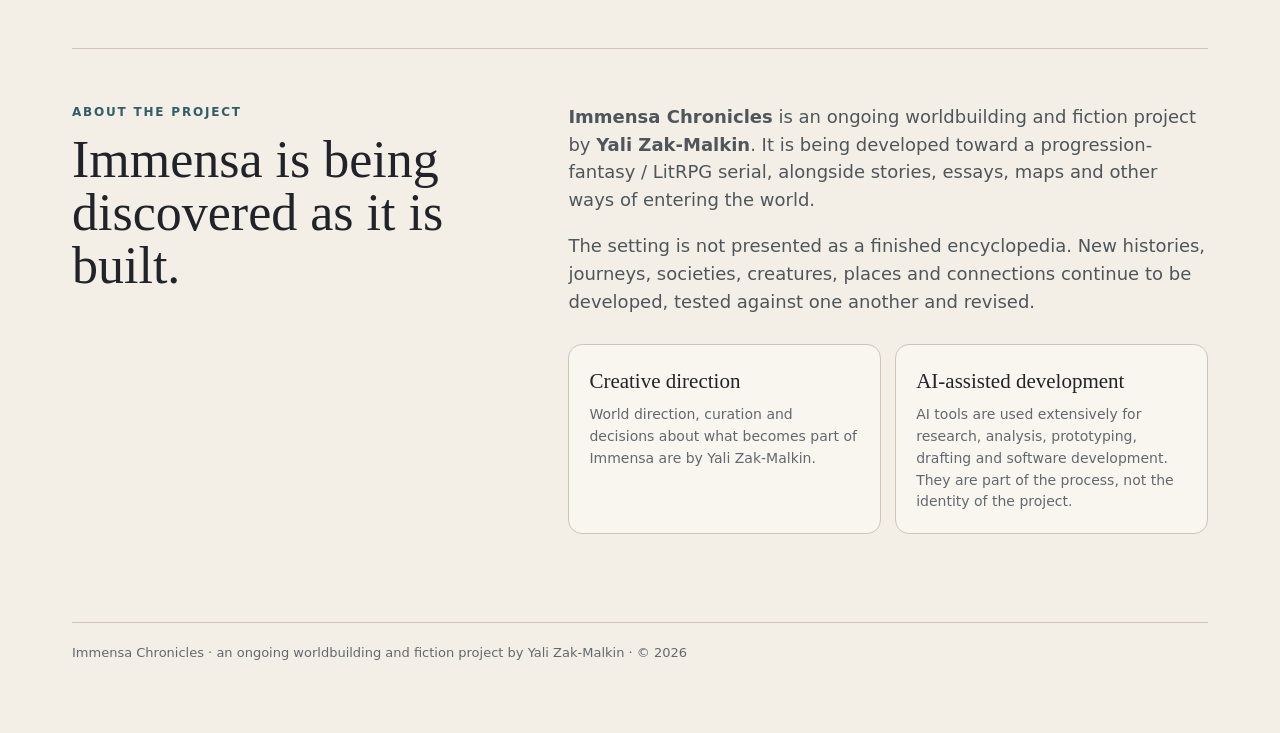
==== commit fe3b9231: "public: strengthen Immensa positioning and project identity" ====
--- a/index.html
+++ b/index.html
@@ -3,17 +3,19 @@
 <head>
   <meta charset="utf-8">
   <meta name="viewport" content="width=device-width,initial-scale=1">
-  <meta name="description" content="Immensa Chronicles: a fantasy world where progression has tens of thousands of years of history. Explore its places, peoples, routes and world connections.">
+  <meta name="description" content="Immensa Chronicles is an ongoing fantasy worldbuilding project by Yali Zak-Malkin: a world so vast the horizon seems flat, where progression has tens of thousands of years of history.">
   <title>Immensa Chronicles — Progression has a history</title>
   <style>
     :root{--paper:#f3efe6;--panel:#fffdf8;--ink:#20242a;--muted:#616970;--line:#cec5b7;--accent:#315c68;--accent-soft:#e4edef;--deep:#16262c;--warm:#8a6235;--shadow:0 18px 44px rgba(32,36,42,.08)}
     *{box-sizing:border-box}html{scroll-behavior:smooth}body{margin:0;background:var(--paper);color:var(--ink);font:16px/1.55 system-ui,-apple-system,BlinkMacSystemFont,"Segoe UI",sans-serif}a{color:inherit}.shell{max-width:1180px;margin:auto;padding:0 22px 70px}
     .topbar{display:flex;align-items:center;justify-content:space-between;gap:18px;padding:21px 0;border-bottom:1px solid var(--line)}.wordmark{text-decoration:none;font-family:Georgia,serif;font-size:20px}.topbar nav{display:flex;gap:18px;color:var(--muted);font-size:14px}.topbar nav a{text-decoration:none}.topbar nav a:hover{color:var(--accent)}
-    .hero{display:grid;grid-template-columns:minmax(0,1.3fr) minmax(260px,.7fr);gap:52px;align-items:end;padding:76px 0 64px}.eyebrow{margin:0 0 12px;color:var(--accent);font-size:12px;font-weight:800;letter-spacing:.15em;text-transform:uppercase}h1{max-width:800px;margin:0;font-family:Georgia,serif;font-size:clamp(58px,9vw,106px);font-weight:500;line-height:.88;letter-spacing:-.045em}.lede{max-width:790px;margin:30px 0 0;font-family:Georgia,serif;font-size:clamp(22px,3vw,31px);line-height:1.35;color:#333b40}.hero-side{padding:0 0 5px 24px;border-left:1px solid var(--line)}.hero-side p{margin:0 0 18px;color:var(--muted)}.hero-side strong{color:var(--ink)}.cta{display:inline-block;margin-top:8px;padding:10px 14px;border-radius:999px;background:var(--deep);color:#fff;text-decoration:none;font-weight:700;font-size:14px}
+    .hero{display:grid;grid-template-columns:minmax(0,1.3fr) minmax(260px,.7fr);gap:52px;align-items:end;padding:76px 0 64px}.eyebrow{margin:0 0 12px;color:var(--accent);font-size:12px;font-weight:800;letter-spacing:.15em;text-transform:uppercase}h1{max-width:800px;margin:0;font-family:Georgia,serif;font-size:clamp(58px,9vw,106px);font-weight:500;line-height:.88;letter-spacing:-.045em}.lede{max-width:820px;margin:30px 0 0;font-family:Georgia,serif;font-size:clamp(22px,3vw,31px);line-height:1.35;color:#333b40}.hero-side{padding:0 0 5px 24px;border-left:1px solid var(--line)}.hero-side p{margin:0 0 18px;color:var(--muted)}.hero-side strong{color:var(--ink)}.cta{display:inline-block;margin-top:8px;padding:10px 14px;border-radius:999px;background:var(--deep);color:#fff;text-decoration:none;font-weight:700;font-size:14px}
     .principles{display:grid;grid-template-columns:repeat(3,1fr);border-block:1px solid var(--line)}.principle{padding:28px 28px 31px 0}.principle+.principle{padding-left:28px;border-left:1px solid var(--line)}.principle small{color:var(--warm);font-size:11px;font-weight:800;letter-spacing:.12em;text-transform:uppercase}.principle h2{margin:9px 0 8px;font-family:Georgia,serif;font-size:24px;font-weight:500}.principle p{margin:0;color:var(--muted)}
     .explore{padding:68px 0 18px}.section-head{display:flex;justify-content:space-between;align-items:end;gap:30px;margin-bottom:22px}.section-head h2{margin:0;font-family:Georgia,serif;font-size:clamp(34px,5vw,52px);font-weight:500;line-height:1}.section-head p{max-width:520px;margin:0;color:var(--muted)}.cards{display:grid;grid-template-columns:repeat(2,minmax(0,1fr));gap:16px}.card{display:flex;min-height:310px;flex-direction:column;padding:25px;border:1px solid var(--line);border-radius:18px;background:var(--panel);text-decoration:none;box-shadow:0 2px 0 rgba(32,36,42,.02);transition:transform .16s ease,box-shadow .16s ease,border-color .16s ease}.card:hover{transform:translateY(-3px);border-color:#a7afa9;box-shadow:var(--shadow)}.card .kind{color:var(--accent);font-size:11px;font-weight:800;letter-spacing:.12em;text-transform:uppercase}.card h3{margin:42px 0 12px;font-family:Georgia,serif;font-size:34px;font-weight:500;line-height:1.08}.card p{max-width:520px;margin:0;color:var(--muted)}.card .open{margin-top:auto;padding-top:30px;color:var(--accent);font-weight:750}
-    .note{margin-top:34px;padding:20px 22px;border-left:4px solid var(--accent);background:rgba(255,253,248,.58);color:var(--muted)}.note strong{color:var(--ink)}footer{margin-top:68px;padding-top:20px;border-top:1px solid var(--line);color:var(--muted);font-size:13px}
-    @media(max-width:820px){.hero{grid-template-columns:1fr;gap:30px;padding-top:55px}.hero-side{max-width:680px}.principles{grid-template-columns:1fr}.principle{padding:24px 0}.principle+.principle{padding-left:0;border-left:0;border-top:1px solid var(--line)}.section-head{display:block}.section-head p{margin-top:14px}.cards{grid-template-columns:1fr}.card{min-height:250px}}
+    .note{margin-top:34px;padding:20px 22px;border-left:4px solid var(--accent);background:rgba(255,253,248,.58);color:var(--muted)}.note strong{color:var(--ink)}
+    .about{display:grid;grid-template-columns:minmax(0,.8fr) minmax(0,1.2fr);gap:70px;margin-top:74px;padding:54px 0;border-top:1px solid var(--line)}.about h2{margin:0;font-family:Georgia,serif;font-size:clamp(34px,5vw,52px);font-weight:500;line-height:1.02}.about-copy{max-width:700px}.about-copy>p{margin:0 0 18px;color:#4e565c;font-size:18px}.about-grid{display:grid;grid-template-columns:repeat(2,minmax(0,1fr));gap:14px;margin-top:28px}.about-card{padding:20px;border:1px solid var(--line);border-radius:14px;background:rgba(255,253,248,.55)}.about-card h3{margin:0 0 7px;font-family:Georgia,serif;font-size:21px;font-weight:500}.about-card p{margin:0;color:var(--muted);font-size:14px}
+    footer{margin-top:34px;padding-top:20px;border-top:1px solid var(--line);color:var(--muted);font-size:13px}
+    @media(max-width:820px){.hero{grid-template-columns:1fr;gap:30px;padding-top:55px}.hero-side{max-width:680px}.principles{grid-template-columns:1fr}.principle{padding:24px 0}.principle+.principle{padding-left:0;border-left:0;border-top:1px solid var(--line)}.section-head{display:block}.section-head p{margin-top:14px}.cards{grid-template-columns:1fr}.card{min-height:250px}.about{grid-template-columns:1fr;gap:24px}.about-grid{grid-template-columns:1fr}}
     @media(max-width:560px){.shell{padding-inline:16px}.topbar nav{gap:12px;font-size:13px}.hero{padding-top:44px}h1{font-size:clamp(54px,18vw,82px)}.hero-side{padding-left:18px}.card h3{margin-top:30px}}
     @media(prefers-reduced-motion:reduce){html{scroll-behavior:auto}.card{transition:none}}
   </style>
@@ -22,15 +24,15 @@
   <div class="shell">
     <header class="topbar">
       <a class="wordmark" href="./">Immensa Chronicles</a>
-      <nav aria-label="Primary"><a href="#world">The world</a><a href="#explore">Explore</a></nav>
+      <nav aria-label="Primary"><a href="#world">The world</a><a href="#explore">Explore</a><a href="#about">About</a></nav>
     </header>
 
     <main>
       <section class="hero" id="world">
         <div>
-          <p class="eyebrow">A fantasy world with a very long memory</p>
+          <p class="eyebrow">An ongoing worldbuilding & fiction project by Yali Zak-Malkin</p>
           <h1>Progression has a history.</h1>
-          <p class="lede">Immensa is a world where Classes, Skills, tiers, magical materials and personal advancement have shaped civilizations for tens of thousands of years.</p>
+          <p class="lede">Immensa is a fantasy world so vast the horizon seems flat, and so old that the ancients had ancients. Classes, Skills, tiers, magical materials and personal advancement have shaped civilizations for tens of thousands of years.</p>
         </div>
         <aside class="hero-side">
           <p>Most progression fantasy asks what happens when <strong>a person</strong> has a System. Immensa asks what happens when <strong>civilizations</strong> have had one for ages.</p>
@@ -40,22 +42,34 @@
       </section>
 
       <section class="principles" aria-label="What makes Immensa different">
-        <article class="principle"><small>One world</small><h2>The whole ladder stays here.</h2><p>Power can become immense without making old roads, hometowns, oceans, treaties or ordinary people metaphysically obsolete.</p></article>
+        <article class="principle"><small>Scale</small><h2>The horizon seems flat.</h2><p>Distance still matters. Roads can run for thousands of miles, continents remain consequential, and extraordinary shortcuts belong to the world rather than erasing it.</p></article>
         <article class="principle"><small>Deep time</small><h2>The ancients had ancients.</h2><p>There was no single golden age. Different eras mastered different things, misunderstood older ruins and left usable histories behind.</p></article>
         <article class="principle"><small>Lived consequence</small><h2>The System changed civilization.</h2><p>Progression belongs to professions, institutions, ecology, law, trade, worship and infrastructure—not only to adventurers and combat builds.</p></article>
       </section>
 
       <section class="explore" id="explore">
-        <div class="section-head"><div><p class="eyebrow">Explore Immensa</p><h2>A growing atlas of the world</h2></div><p>These views show what is currently known without forcing uncertain pieces into a single false map. More geographic, historical and thematic views will join them as the atlas grows.</p></div>
+        <div class="section-head"><div><p class="eyebrow">Explore Immensa</p><h2>A growing atlas of the world</h2></div><p>Immensa is still being built and explored. These views show what is currently known without forcing uncertain pieces into a single false map. More geographic, historical and thematic views will join them as the world grows.</p></div>
         <div class="cards">
           <a class="card" href="./world-lens/"><span class="kind">World guide</span><h3>World Lens</h3><p>Browse places, peoples, routes, institutions, layers, measurements and relationships across the known world.</p><span class="open">Open the World Lens →</span></a>
           <a class="card" href="./world-topology/"><span class="kind">Connections</span><h3>World Topology</h3><p>Explore how known places, routes and other world elements connect. It is a relationship map, not a claim that every point already has a geographic position.</p><span class="open">Explore world connections →</span></a>
         </div>
-        <div class="note"><strong>The atlas is partial by design.</strong> Unknown places remain unknown; disputed identities remain distinct; missing geography is not invented merely to make the world look complete.</div>
+        <div class="note"><strong>The atlas is partial by design.</strong> Some things are unfinished because the project is ongoing; others are unknown, disputed or mysterious inside the world itself. The atlas does not manufacture certainty merely to look complete.</div>
+      </section>
+
+      <section class="about" id="about">
+        <div><p class="eyebrow">About the project</p><h2>Immensa is being discovered as it is built.</h2></div>
+        <div class="about-copy">
+          <p><strong>Immensa Chronicles</strong> is an ongoing worldbuilding and fiction project by <strong>Yali Zak-Malkin</strong>. It is being developed toward a progression-fantasy / LitRPG serial, alongside stories, essays, maps and other ways of entering the world.</p>
+          <p>The setting is not presented as a finished encyclopedia. New histories, journeys, societies, creatures, places and connections continue to be developed, tested against one another and revised.</p>
+          <div class="about-grid">
+            <article class="about-card"><h3>Creative direction</h3><p>World direction, curation and decisions about what becomes part of Immensa are by Yali Zak-Malkin.</p></article>
+            <article class="about-card"><h3>AI-assisted development</h3><p>AI tools are used extensively for research, analysis, prototyping, drafting and software development. They are part of the process, not the identity of the project.</p></article>
+          </div>
+        </div>
       </section>
     </main>
 
-    <footer>Immensa Chronicles — fantasy adventure in a world where progression itself has archaeology.</footer>
+    <footer>Immensa Chronicles · an ongoing worldbuilding and fiction project by Yali Zak-Malkin · © 2026</footer>
   </div>
 </body>
 </html>
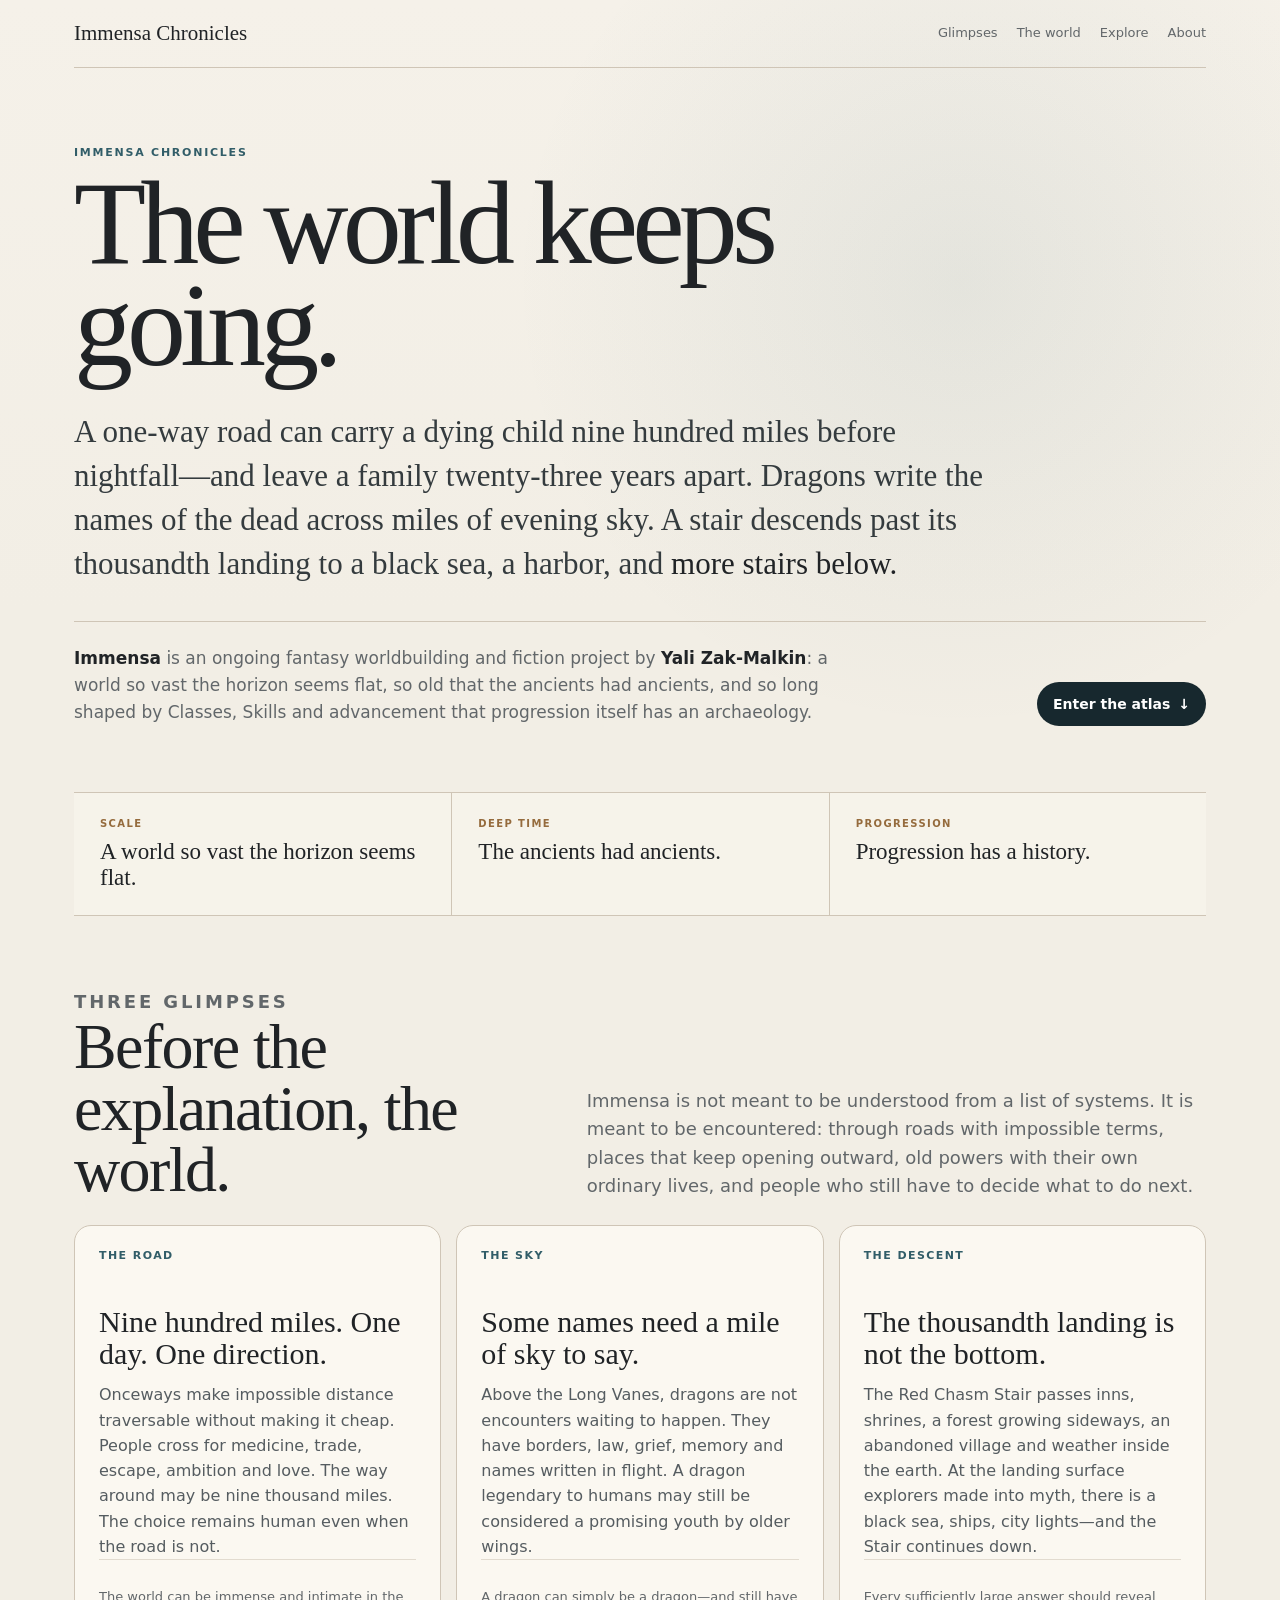
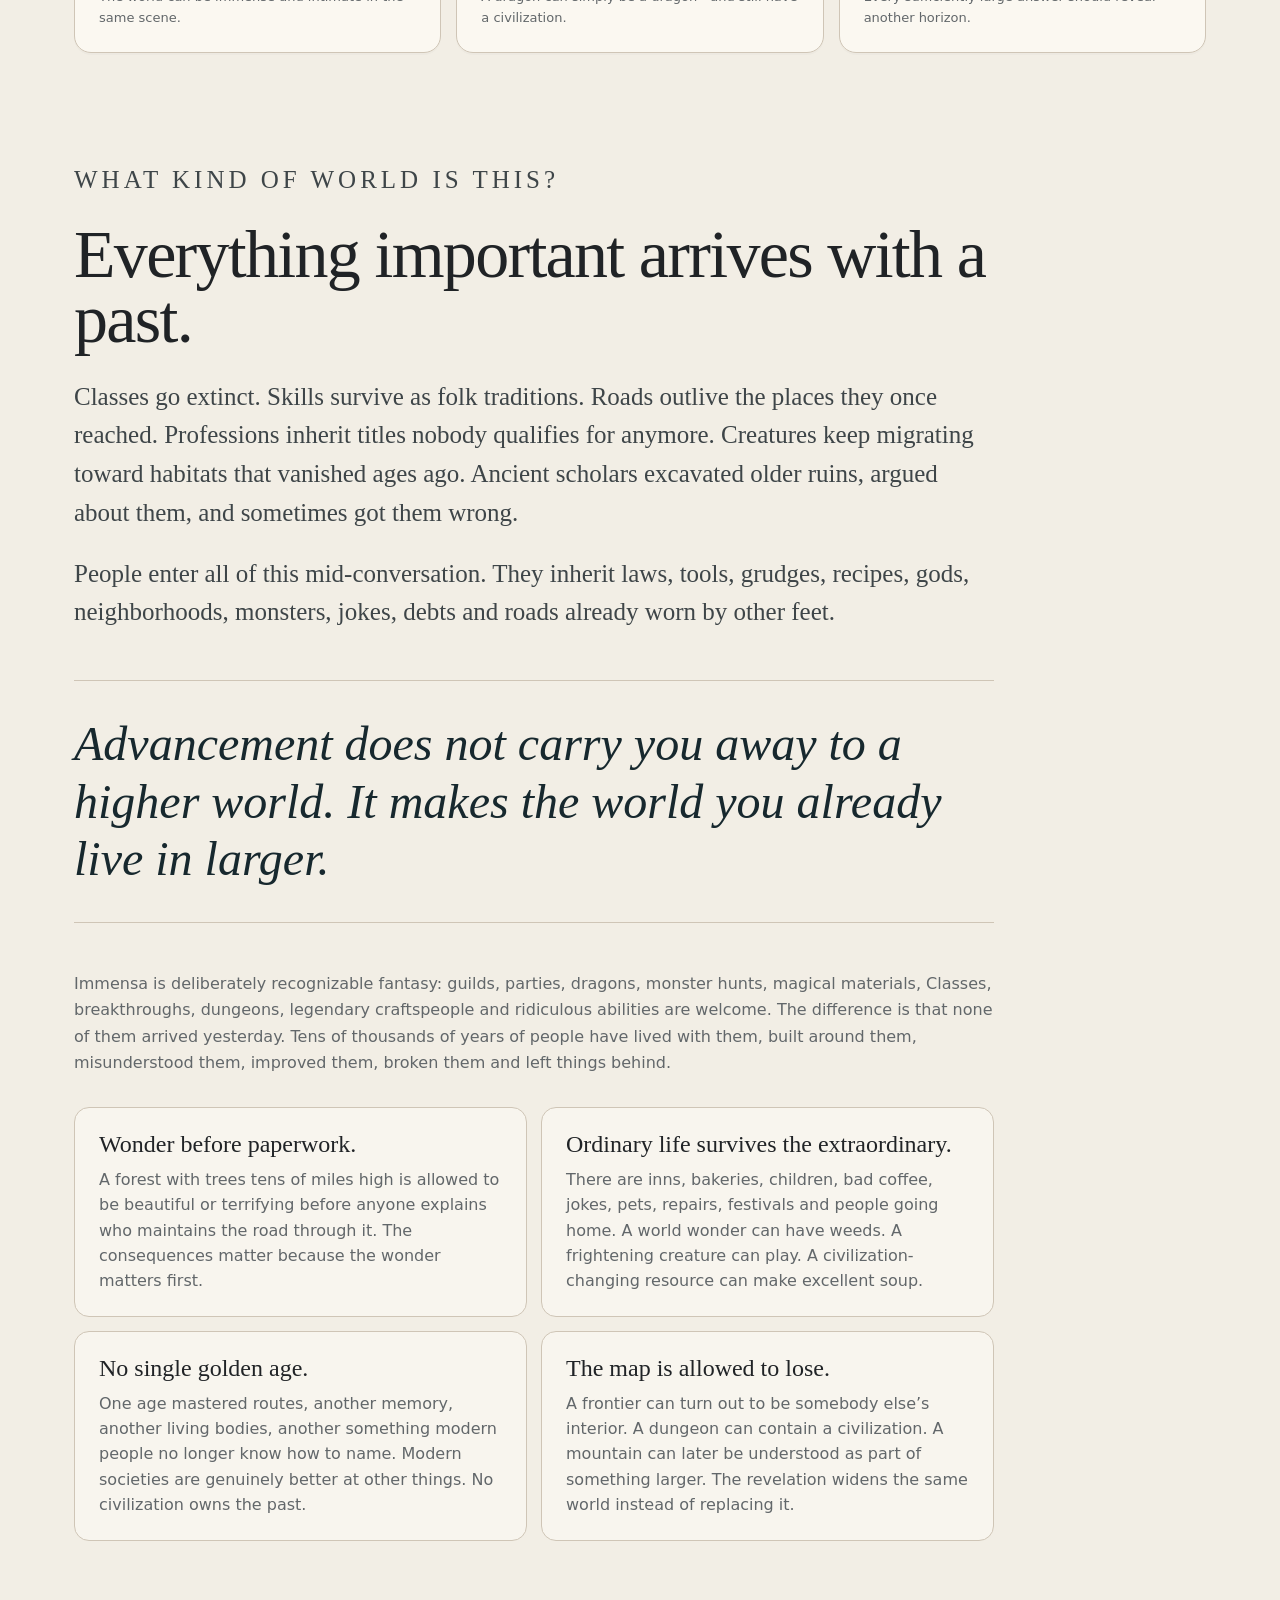
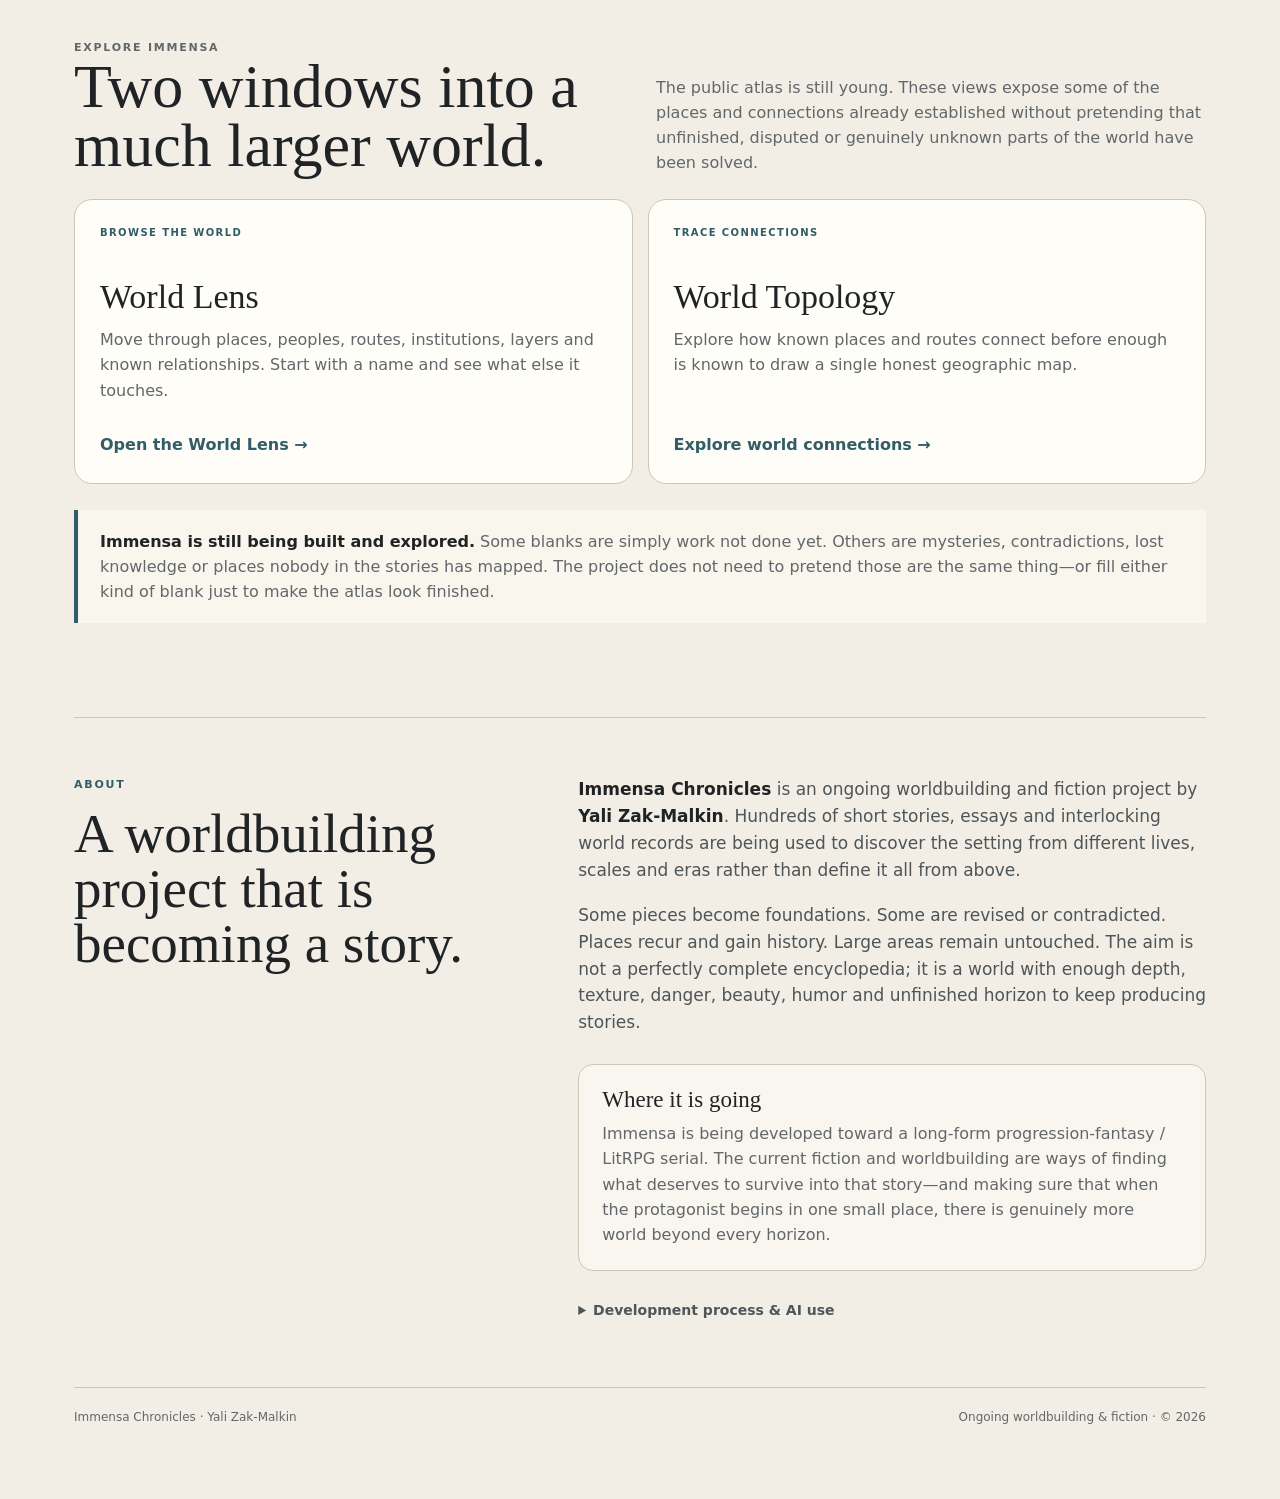
==== commit a8d54342: "public: replace flat positioning with an evocative Immensa landing page" ====
--- a/index.html
+++ b/index.html
@@ -3,20 +3,45 @@
 <head>
   <meta charset="utf-8">
   <meta name="viewport" content="width=device-width,initial-scale=1">
-  <meta name="description" content="Immensa Chronicles is an ongoing fantasy worldbuilding project by Yali Zak-Malkin: a world so vast the horizon seems flat, where progression has tens of thousands of years of history.">
-  <title>Immensa Chronicles — Progression has a history</title>
+  <meta name="description" content="Immensa Chronicles — an ongoing fantasy worldbuilding and fiction project by Yali Zak-Malkin. A world of impossible roads, deep history, progression, wonder and lives lived at immense scale.">
+  <title>Immensa Chronicles — The world keeps going</title>
   <style>
-    :root{--paper:#f3efe6;--panel:#fffdf8;--ink:#20242a;--muted:#616970;--line:#cec5b7;--accent:#315c68;--accent-soft:#e4edef;--deep:#16262c;--warm:#8a6235;--shadow:0 18px 44px rgba(32,36,42,.08)}
-    *{box-sizing:border-box}html{scroll-behavior:smooth}body{margin:0;background:var(--paper);color:var(--ink);font:16px/1.55 system-ui,-apple-system,BlinkMacSystemFont,"Segoe UI",sans-serif}a{color:inherit}.shell{max-width:1180px;margin:auto;padding:0 22px 70px}
-    .topbar{display:flex;align-items:center;justify-content:space-between;gap:18px;padding:21px 0;border-bottom:1px solid var(--line)}.wordmark{text-decoration:none;font-family:Georgia,serif;font-size:20px}.topbar nav{display:flex;gap:18px;color:var(--muted);font-size:14px}.topbar nav a{text-decoration:none}.topbar nav a:hover{color:var(--accent)}
-    .hero{display:grid;grid-template-columns:minmax(0,1.3fr) minmax(260px,.7fr);gap:52px;align-items:end;padding:76px 0 64px}.eyebrow{margin:0 0 12px;color:var(--accent);font-size:12px;font-weight:800;letter-spacing:.15em;text-transform:uppercase}h1{max-width:800px;margin:0;font-family:Georgia,serif;font-size:clamp(58px,9vw,106px);font-weight:500;line-height:.88;letter-spacing:-.045em}.lede{max-width:820px;margin:30px 0 0;font-family:Georgia,serif;font-size:clamp(22px,3vw,31px);line-height:1.35;color:#333b40}.hero-side{padding:0 0 5px 24px;border-left:1px solid var(--line)}.hero-side p{margin:0 0 18px;color:var(--muted)}.hero-side strong{color:var(--ink)}.cta{display:inline-block;margin-top:8px;padding:10px 14px;border-radius:999px;background:var(--deep);color:#fff;text-decoration:none;font-weight:700;font-size:14px}
-    .principles{display:grid;grid-template-columns:repeat(3,1fr);border-block:1px solid var(--line)}.principle{padding:28px 28px 31px 0}.principle+.principle{padding-left:28px;border-left:1px solid var(--line)}.principle small{color:var(--warm);font-size:11px;font-weight:800;letter-spacing:.12em;text-transform:uppercase}.principle h2{margin:9px 0 8px;font-family:Georgia,serif;font-size:24px;font-weight:500}.principle p{margin:0;color:var(--muted)}
-    .explore{padding:68px 0 18px}.section-head{display:flex;justify-content:space-between;align-items:end;gap:30px;margin-bottom:22px}.section-head h2{margin:0;font-family:Georgia,serif;font-size:clamp(34px,5vw,52px);font-weight:500;line-height:1}.section-head p{max-width:520px;margin:0;color:var(--muted)}.cards{display:grid;grid-template-columns:repeat(2,minmax(0,1fr));gap:16px}.card{display:flex;min-height:310px;flex-direction:column;padding:25px;border:1px solid var(--line);border-radius:18px;background:var(--panel);text-decoration:none;box-shadow:0 2px 0 rgba(32,36,42,.02);transition:transform .16s ease,box-shadow .16s ease,border-color .16s ease}.card:hover{transform:translateY(-3px);border-color:#a7afa9;box-shadow:var(--shadow)}.card .kind{color:var(--accent);font-size:11px;font-weight:800;letter-spacing:.12em;text-transform:uppercase}.card h3{margin:42px 0 12px;font-family:Georgia,serif;font-size:34px;font-weight:500;line-height:1.08}.card p{max-width:520px;margin:0;color:var(--muted)}.card .open{margin-top:auto;padding-top:30px;color:var(--accent);font-weight:750}
-    .note{margin-top:34px;padding:20px 22px;border-left:4px solid var(--accent);background:rgba(255,253,248,.58);color:var(--muted)}.note strong{color:var(--ink)}
-    .about{display:grid;grid-template-columns:minmax(0,.8fr) minmax(0,1.2fr);gap:70px;margin-top:74px;padding:54px 0;border-top:1px solid var(--line)}.about h2{margin:0;font-family:Georgia,serif;font-size:clamp(34px,5vw,52px);font-weight:500;line-height:1.02}.about-copy{max-width:700px}.about-copy>p{margin:0 0 18px;color:#4e565c;font-size:18px}.about-grid{display:grid;grid-template-columns:repeat(2,minmax(0,1fr));gap:14px;margin-top:28px}.about-card{padding:20px;border:1px solid var(--line);border-radius:14px;background:rgba(255,253,248,.55)}.about-card h3{margin:0 0 7px;font-family:Georgia,serif;font-size:21px;font-weight:500}.about-card p{margin:0;color:var(--muted);font-size:14px}
-    footer{margin-top:34px;padding-top:20px;border-top:1px solid var(--line);color:var(--muted);font-size:13px}
-    @media(max-width:820px){.hero{grid-template-columns:1fr;gap:30px;padding-top:55px}.hero-side{max-width:680px}.principles{grid-template-columns:1fr}.principle{padding:24px 0}.principle+.principle{padding-left:0;border-left:0;border-top:1px solid var(--line)}.section-head{display:block}.section-head p{margin-top:14px}.cards{grid-template-columns:1fr}.card{min-height:250px}.about{grid-template-columns:1fr;gap:24px}.about-grid{grid-template-columns:1fr}}
-    @media(max-width:560px){.shell{padding-inline:16px}.topbar nav{gap:12px;font-size:13px}.hero{padding-top:44px}h1{font-size:clamp(54px,18vw,82px)}.hero-side{padding-left:18px}.card h3{margin-top:30px}}
+    :root{
+      --paper:#f2eee5;--paper-deep:#e7dfd1;--panel:#fffdf7;--ink:#202326;--muted:#62676a;
+      --line:#cfc5b6;--accent:#315d68;--accent-soft:#dfeaec;--warm:#956b3d;--deep:#17282e;
+      --shadow:0 20px 55px rgba(26,31,33,.09)
+    }
+    *{box-sizing:border-box}html{scroll-behavior:smooth}body{margin:0;color:var(--ink);background:
+      radial-gradient(circle at 75% 6%,rgba(49,93,104,.08),transparent 28rem),
+      linear-gradient(180deg,#f5f1e9 0,var(--paper) 38rem);font:16px/1.58 system-ui,-apple-system,BlinkMacSystemFont,"Segoe UI",sans-serif}
+    a{color:inherit}.shell{max-width:1180px;margin:auto;padding:0 24px 72px}
+    .topbar{display:flex;align-items:center;justify-content:space-between;gap:18px;padding:21px 0;border-bottom:1px solid var(--line)}
+    .wordmark{font:21px Georgia,serif;text-decoration:none}.topbar nav{display:flex;gap:19px;color:var(--muted);font-size:13px}.topbar nav a{text-decoration:none}.topbar nav a:hover{color:var(--accent)}
+    .eyebrow{margin:0 0 12px;color:var(--accent);font-size:11px;font-weight:800;letter-spacing:.16em;text-transform:uppercase}
+    .hero{padding:76px 0 66px}.hero h1{max-width:960px;margin:0;font:500 clamp(62px,10vw,118px)/.86 Georgia,serif;letter-spacing:-.05em}
+    .hero-lede{max-width:910px;margin:34px 0 0;font:400 clamp(22px,3vw,31px)/1.42 Georgia,serif;color:#343b3e}
+    .hero-lede strong{font-weight:500;color:var(--ink)}
+    .identity{display:grid;grid-template-columns:minmax(0,1fr) auto;gap:36px;align-items:end;margin-top:35px;padding-top:23px;border-top:1px solid var(--line)}
+    .identity p{max-width:760px;margin:0;color:var(--muted);font-size:17px}.identity strong{color:var(--ink)}
+    .enter{display:inline-flex;align-items:center;gap:8px;padding:11px 16px;border-radius:999px;background:var(--deep);color:white;text-decoration:none;font-size:14px;font-weight:750;white-space:nowrap}
+    .thesis-band{display:grid;grid-template-columns:repeat(3,1fr);border-block:1px solid var(--line);background:rgba(255,253,247,.28)}
+    .thesis{padding:23px 26px}.thesis+.thesis{border-left:1px solid var(--line)}.thesis span{display:block;color:var(--warm);font-size:10px;font-weight:800;letter-spacing:.14em;text-transform:uppercase}.thesis strong{display:block;margin-top:7px;font:500 23px/1.15 Georgia,serif}
+    .glimpses{padding:72px 0 32px}.section-intro{display:grid;grid-template-columns:.85fr 1.15fr;gap:55px;align-items:end;margin-bottom:25px}.section-intro h2{margin:0;font:500 clamp(40px,6vw,64px)/.96 Georgia,serif;letter-spacing:-.025em}.section-intro p{max-width:660px;margin:0;color:var(--muted);font-size:18px}
+    .glimpse-grid{display:grid;grid-template-columns:repeat(3,1fr);gap:15px}.glimpse{display:flex;flex-direction:column;min-height:330px;padding:24px;border:1px solid var(--line);border-radius:17px;background:rgba(255,253,247,.7);box-shadow:0 2px 0 rgba(32,35,38,.02)}
+    .glimpse .number{color:var(--accent);font:700 11px/1 system-ui;letter-spacing:.13em;text-transform:uppercase}.glimpse h3{margin:45px 0 13px;font:500 30px/1.05 Georgia,serif}.glimpse p{margin:0;color:#555c60}.glimpse .after{margin-top:auto;padding-top:27px;color:var(--muted);font-size:13px;border-top:1px solid #e2dbcf}
+    .world{padding:76px 0 20px}.world-copy{max-width:920px}.world h2{margin:0 0 25px;font:500 clamp(43px,6vw,68px)/.96 Georgia,serif;letter-spacing:-.025em}.world-copy>p{margin:0 0 22px;font:400 clamp(20px,2.3vw,25px)/1.55 Georgia,serif;color:#3e4548}
+    .world-copy>p.small{font:16px/1.65 system-ui,sans-serif;color:var(--muted)}
+    .pull{margin:48px 0;padding:34px 0;border-block:1px solid var(--line);font:italic 500 clamp(29px,4.5vw,48px)/1.2 Georgia,serif;color:var(--deep)}
+    .textures{display:grid;grid-template-columns:repeat(2,1fr);gap:14px;margin-top:31px}.texture{padding:23px 24px;border:1px solid var(--line);border-radius:15px;background:rgba(255,253,247,.52)}.texture h3{margin:0 0 8px;font:500 24px/1.15 Georgia,serif}.texture p{margin:0;color:var(--muted)}
+    .explore{padding:78px 0 18px}.explore-head{display:flex;justify-content:space-between;gap:35px;align-items:end;margin-bottom:23px}.explore-head h2{margin:0;font:500 clamp(40px,6vw,62px)/.96 Georgia,serif}.explore-head p{max-width:550px;margin:0;color:var(--muted)}
+    .cards{display:grid;grid-template-columns:repeat(2,1fr);gap:15px}.card{display:flex;flex-direction:column;min-height:285px;padding:25px;border:1px solid var(--line);border-radius:18px;background:var(--panel);text-decoration:none;transition:transform .16s ease,box-shadow .16s ease,border-color .16s ease}.card:hover{transform:translateY(-3px);border-color:#a8b0ab;box-shadow:var(--shadow)}.card .kind{color:var(--accent);font-size:10px;font-weight:800;letter-spacing:.14em;text-transform:uppercase}.card h3{margin:39px 0 11px;font:500 34px/1.08 Georgia,serif}.card p{margin:0;color:var(--muted);max-width:520px}.card .open{margin-top:auto;padding-top:28px;color:var(--accent);font-weight:750}
+    .unfinished{margin-top:26px;padding:19px 22px;border-left:4px solid var(--accent);background:rgba(255,253,247,.56);color:var(--muted)}.unfinished strong{color:var(--ink)}
+    .about{display:grid;grid-template-columns:.82fr 1.18fr;gap:68px;margin-top:76px;padding:58px 0 14px;border-top:1px solid var(--line)}.about h2{margin:0;font:500 clamp(38px,5vw,55px)/1 Georgia,serif}.about-copy>p{margin:0 0 18px;color:#4e5558;font-size:17px}.about-copy strong{color:var(--ink)}
+    .serial{margin:28px 0;padding:22px 23px;border:1px solid var(--line);border-radius:15px;background:rgba(255,253,247,.55)}.serial h3{margin:0 0 8px;font:500 23px Georgia,serif}.serial p{margin:0;color:var(--muted)}
+    details.process{margin-top:18px;color:var(--muted);font-size:14px}details.process summary{cursor:pointer;color:#4f5659;font-weight:700}details.process p{max-width:700px;margin:10px 0 0}
+    footer{display:flex;justify-content:space-between;gap:20px;flex-wrap:wrap;margin-top:52px;padding-top:20px;border-top:1px solid var(--line);color:var(--muted);font-size:12px}
+    @media(max-width:850px){.identity,.section-intro,.about{grid-template-columns:1fr}.identity{align-items:start}.identity .enter{justify-self:start}.thesis-band{grid-template-columns:1fr}.thesis+.thesis{border-left:0;border-top:1px solid var(--line)}.glimpse-grid,.textures,.cards{grid-template-columns:1fr}.glimpse{min-height:250px}.explore-head{display:block}.explore-head p{margin-top:15px}.about{gap:28px}}
+    @media(max-width:560px){.shell{padding-inline:16px}.topbar nav{gap:11px}.topbar nav a:first-child{display:none}.hero{padding-top:50px}.hero h1{font-size:clamp(58px,18vw,88px)}.hero-lede{font-size:21px}.glimpses,.world,.explore{padding-top:58px}}
     @media(prefers-reduced-motion:reduce){html{scroll-behavior:auto}.card{transition:none}}
   </style>
 </head>
@@ -24,52 +49,76 @@
   <div class="shell">
     <header class="topbar">
       <a class="wordmark" href="./">Immensa Chronicles</a>
-      <nav aria-label="Primary"><a href="#world">The world</a><a href="#explore">Explore</a><a href="#about">About</a></nav>
+      <nav aria-label="Primary"><a href="#glimpses">Glimpses</a><a href="#world">The world</a><a href="#explore">Explore</a><a href="#about">About</a></nav>
     </header>
 
     <main>
-      <section class="hero" id="world">
-        <div>
-          <p class="eyebrow">An ongoing worldbuilding & fiction project by Yali Zak-Malkin</p>
-          <h1>Progression has a history.</h1>
-          <p class="lede">Immensa is a fantasy world so vast the horizon seems flat, and so old that the ancients had ancients. Classes, Skills, tiers, magical materials and personal advancement have shaped civilizations for tens of thousands of years.</p>
+      <section class="hero">
+        <p class="eyebrow">Immensa Chronicles</p>
+        <h1>The world keeps going.</h1>
+        <p class="hero-lede">A one-way road can carry a dying child nine hundred miles before nightfall—and leave a family twenty-three years apart. Dragons write the names of the dead across miles of evening sky. A stair descends past its thousandth landing to a black sea, a harbor, and <strong>more stairs below.</strong></p>
+        <div class="identity">
+          <p><strong>Immensa</strong> is an ongoing fantasy worldbuilding and fiction project by <strong>Yali Zak-Malkin</strong>: a world so vast the horizon seems flat, so old that the ancients had ancients, and so long shaped by Classes, Skills and advancement that progression itself has an archaeology.</p>
+          <a class="enter" href="#explore">Enter the atlas <span aria-hidden="true">↓</span></a>
         </div>
-        <aside class="hero-side">
-          <p>Most progression fantasy asks what happens when <strong>a person</strong> has a System. Immensa asks what happens when <strong>civilizations</strong> have had one for ages.</p>
-          <p>Guilds, roads, laws, religions, ecologies, professions, ruins, monsters and cities all carry the consequences.</p>
-          <a class="cta" href="#explore">Enter the atlas ↓</a>
-        </aside>
       </section>
 
-      <section class="principles" aria-label="What makes Immensa different">
-        <article class="principle"><small>Scale</small><h2>The horizon seems flat.</h2><p>Distance still matters. Roads can run for thousands of miles, continents remain consequential, and extraordinary shortcuts belong to the world rather than erasing it.</p></article>
-        <article class="principle"><small>Deep time</small><h2>The ancients had ancients.</h2><p>There was no single golden age. Different eras mastered different things, misunderstood older ruins and left usable histories behind.</p></article>
-        <article class="principle"><small>Lived consequence</small><h2>The System changed civilization.</h2><p>Progression belongs to professions, institutions, ecology, law, trade, worship and infrastructure—not only to adventurers and combat builds.</p></article>
+      <section class="thesis-band" aria-label="Three promises of Immensa">
+        <div class="thesis"><span>Scale</span><strong>A world so vast the horizon seems flat.</strong></div>
+        <div class="thesis"><span>Deep time</span><strong>The ancients had ancients.</strong></div>
+        <div class="thesis"><span>Progression</span><strong>Progression has a history.</strong></div>
+      </section>
+
+      <section class="glimpses" id="glimpses">
+        <div class="section-intro">
+          <div><p class="eyebrow">Three glimpses</p><h2>Before the explanation, the world.</h2></div>
+          <p>Immensa is not meant to be understood from a list of systems. It is meant to be encountered: through roads with impossible terms, places that keep opening outward, old powers with their own ordinary lives, and people who still have to decide what to do next.</p>
+        </div>
+        <div class="glimpse-grid">
+          <article class="glimpse"><span class="number">The road</span><h3>Nine hundred miles. One day. One direction.</h3><p>Onceways make impossible distance traversable without making it cheap. People cross for medicine, trade, escape, ambition and love. The way around may be nine thousand miles. The choice remains human even when the road is not.</p><div class="after">The world can be immense and intimate in the same scene.</div></article>
+          <article class="glimpse"><span class="number">The sky</span><h3>Some names need a mile of sky to say.</h3><p>Above the Long Vanes, dragons are not encounters waiting to happen. They have borders, law, grief, memory and names written in flight. A dragon legendary to humans may still be considered a promising youth by older wings.</p><div class="after">A dragon can simply be a dragon—and still have a civilization.</div></article>
+          <article class="glimpse"><span class="number">The descent</span><h3>The thousandth landing is not the bottom.</h3><p>The Red Chasm Stair passes inns, shrines, a forest growing sideways, an abandoned village and weather inside the earth. At the landing surface explorers made into myth, there is a black sea, ships, city lights—and the Stair continues down.</p><div class="after">Every sufficiently large answer should reveal another horizon.</div></article>
+        </div>
+      </section>
+
+      <section class="world" id="world">
+        <div class="world-copy">
+          <p class="eyebrow">What kind of world is this?</p>
+          <h2>Everything important arrives with a past.</h2>
+          <p>Classes go extinct. Skills survive as folk traditions. Roads outlive the places they once reached. Professions inherit titles nobody qualifies for anymore. Creatures keep migrating toward habitats that vanished ages ago. Ancient scholars excavated older ruins, argued about them, and sometimes got them wrong.</p>
+          <p>People enter all of this mid-conversation. They inherit laws, tools, grudges, recipes, gods, neighborhoods, monsters, jokes, debts and roads already worn by other feet.</p>
+          <div class="pull">Advancement does not carry you away to a higher world. It makes the world you already live in larger.</div>
+          <p class="small">Immensa is deliberately recognizable fantasy: guilds, parties, dragons, monster hunts, magical materials, Classes, breakthroughs, dungeons, legendary craftspeople and ridiculous abilities are welcome. The difference is that none of them arrived yesterday. Tens of thousands of years of people have lived with them, built around them, misunderstood them, improved them, broken them and left things behind.</p>
+          <div class="textures">
+            <article class="texture"><h3>Wonder before paperwork.</h3><p>A forest with trees tens of miles high is allowed to be beautiful or terrifying before anyone explains who maintains the road through it. The consequences matter because the wonder matters first.</p></article>
+            <article class="texture"><h3>Ordinary life survives the extraordinary.</h3><p>There are inns, bakeries, children, bad coffee, jokes, pets, repairs, festivals and people going home. A world wonder can have weeds. A frightening creature can play. A civilization-changing resource can make excellent soup.</p></article>
+            <article class="texture"><h3>No single golden age.</h3><p>One age mastered routes, another memory, another living bodies, another something modern people no longer know how to name. Modern societies are genuinely better at other things. No civilization owns the past.</p></article>
+            <article class="texture"><h3>The map is allowed to lose.</h3><p>A frontier can turn out to be somebody else’s interior. A dungeon can contain a civilization. A mountain can later be understood as part of something larger. The revelation widens the same world instead of replacing it.</p></article>
+          </div>
+        </div>
       </section>
 
       <section class="explore" id="explore">
-        <div class="section-head"><div><p class="eyebrow">Explore Immensa</p><h2>A growing atlas of the world</h2></div><p>Immensa is still being built and explored. These views show what is currently known without forcing uncertain pieces into a single false map. More geographic, historical and thematic views will join them as the world grows.</p></div>
+        <div class="explore-head"><div><p class="eyebrow">Explore Immensa</p><h2>Two windows into a much larger world.</h2></div><p>The public atlas is still young. These views expose some of the places and connections already established without pretending that unfinished, disputed or genuinely unknown parts of the world have been solved.</p></div>
         <div class="cards">
-          <a class="card" href="./world-lens/"><span class="kind">World guide</span><h3>World Lens</h3><p>Browse places, peoples, routes, institutions, layers, measurements and relationships across the known world.</p><span class="open">Open the World Lens →</span></a>
-          <a class="card" href="./world-topology/"><span class="kind">Connections</span><h3>World Topology</h3><p>Explore how known places, routes and other world elements connect. It is a relationship map, not a claim that every point already has a geographic position.</p><span class="open">Explore world connections →</span></a>
+          <a class="card" href="./world-lens/"><span class="kind">Browse the world</span><h3>World Lens</h3><p>Move through places, peoples, routes, institutions, layers and known relationships. Start with a name and see what else it touches.</p><span class="open">Open the World Lens →</span></a>
+          <a class="card" href="./world-topology/"><span class="kind">Trace connections</span><h3>World Topology</h3><p>Explore how known places and routes connect before enough is known to draw a single honest geographic map.</p><span class="open">Explore world connections →</span></a>
         </div>
-        <div class="note"><strong>The atlas is partial by design.</strong> Some things are unfinished because the project is ongoing; others are unknown, disputed or mysterious inside the world itself. The atlas does not manufacture certainty merely to look complete.</div>
+        <div class="unfinished"><strong>Immensa is still being built and explored.</strong> Some blanks are simply work not done yet. Others are mysteries, contradictions, lost knowledge or places nobody in the stories has mapped. The project does not need to pretend those are the same thing—or fill either kind of blank just to make the atlas look finished.</div>
       </section>
 
       <section class="about" id="about">
-        <div><p class="eyebrow">About the project</p><h2>Immensa is being discovered as it is built.</h2></div>
+        <div><p class="eyebrow">About</p><h2>A worldbuilding project that is becoming a story.</h2></div>
         <div class="about-copy">
-          <p><strong>Immensa Chronicles</strong> is an ongoing worldbuilding and fiction project by <strong>Yali Zak-Malkin</strong>. It is being developed toward a progression-fantasy / LitRPG serial, alongside stories, essays, maps and other ways of entering the world.</p>
-          <p>The setting is not presented as a finished encyclopedia. New histories, journeys, societies, creatures, places and connections continue to be developed, tested against one another and revised.</p>
-          <div class="about-grid">
-            <article class="about-card"><h3>Creative direction</h3><p>World direction, curation and decisions about what becomes part of Immensa are by Yali Zak-Malkin.</p></article>
-            <article class="about-card"><h3>AI-assisted development</h3><p>AI tools are used extensively for research, analysis, prototyping, drafting and software development. They are part of the process, not the identity of the project.</p></article>
-          </div>
+          <p><strong>Immensa Chronicles</strong> is an ongoing worldbuilding and fiction project by <strong>Yali Zak-Malkin</strong>. Hundreds of short stories, essays and interlocking world records are being used to discover the setting from different lives, scales and eras rather than define it all from above.</p>
+          <p>Some pieces become foundations. Some are revised or contradicted. Places recur and gain history. Large areas remain untouched. The aim is not a perfectly complete encyclopedia; it is a world with enough depth, texture, danger, beauty, humor and unfinished horizon to keep producing stories.</p>
+          <div class="serial"><h3>Where it is going</h3><p>Immensa is being developed toward a long-form progression-fantasy / LitRPG serial. The current fiction and worldbuilding are ways of finding what deserves to survive into that story—and making sure that when the protagonist begins in one small place, there is genuinely more world beyond every horizon.</p></div>
+          <details class="process"><summary>Development process & AI use</summary><p>AI tools are used extensively in research, corpus analysis, prototyping, drafting and software development. Creative direction, selection, revision, curation and final decisions about the project are by Yali Zak-Malkin. AI is part of how Immensa is being built, not what Immensa is about.</p></details>
         </div>
       </section>
     </main>
 
-    <footer>Immensa Chronicles · an ongoing worldbuilding and fiction project by Yali Zak-Malkin · © 2026</footer>
+    <footer><span>Immensa Chronicles · Yali Zak-Malkin</span><span>Ongoing worldbuilding & fiction · © 2026</span></footer>
   </div>
 </body>
 </html>
